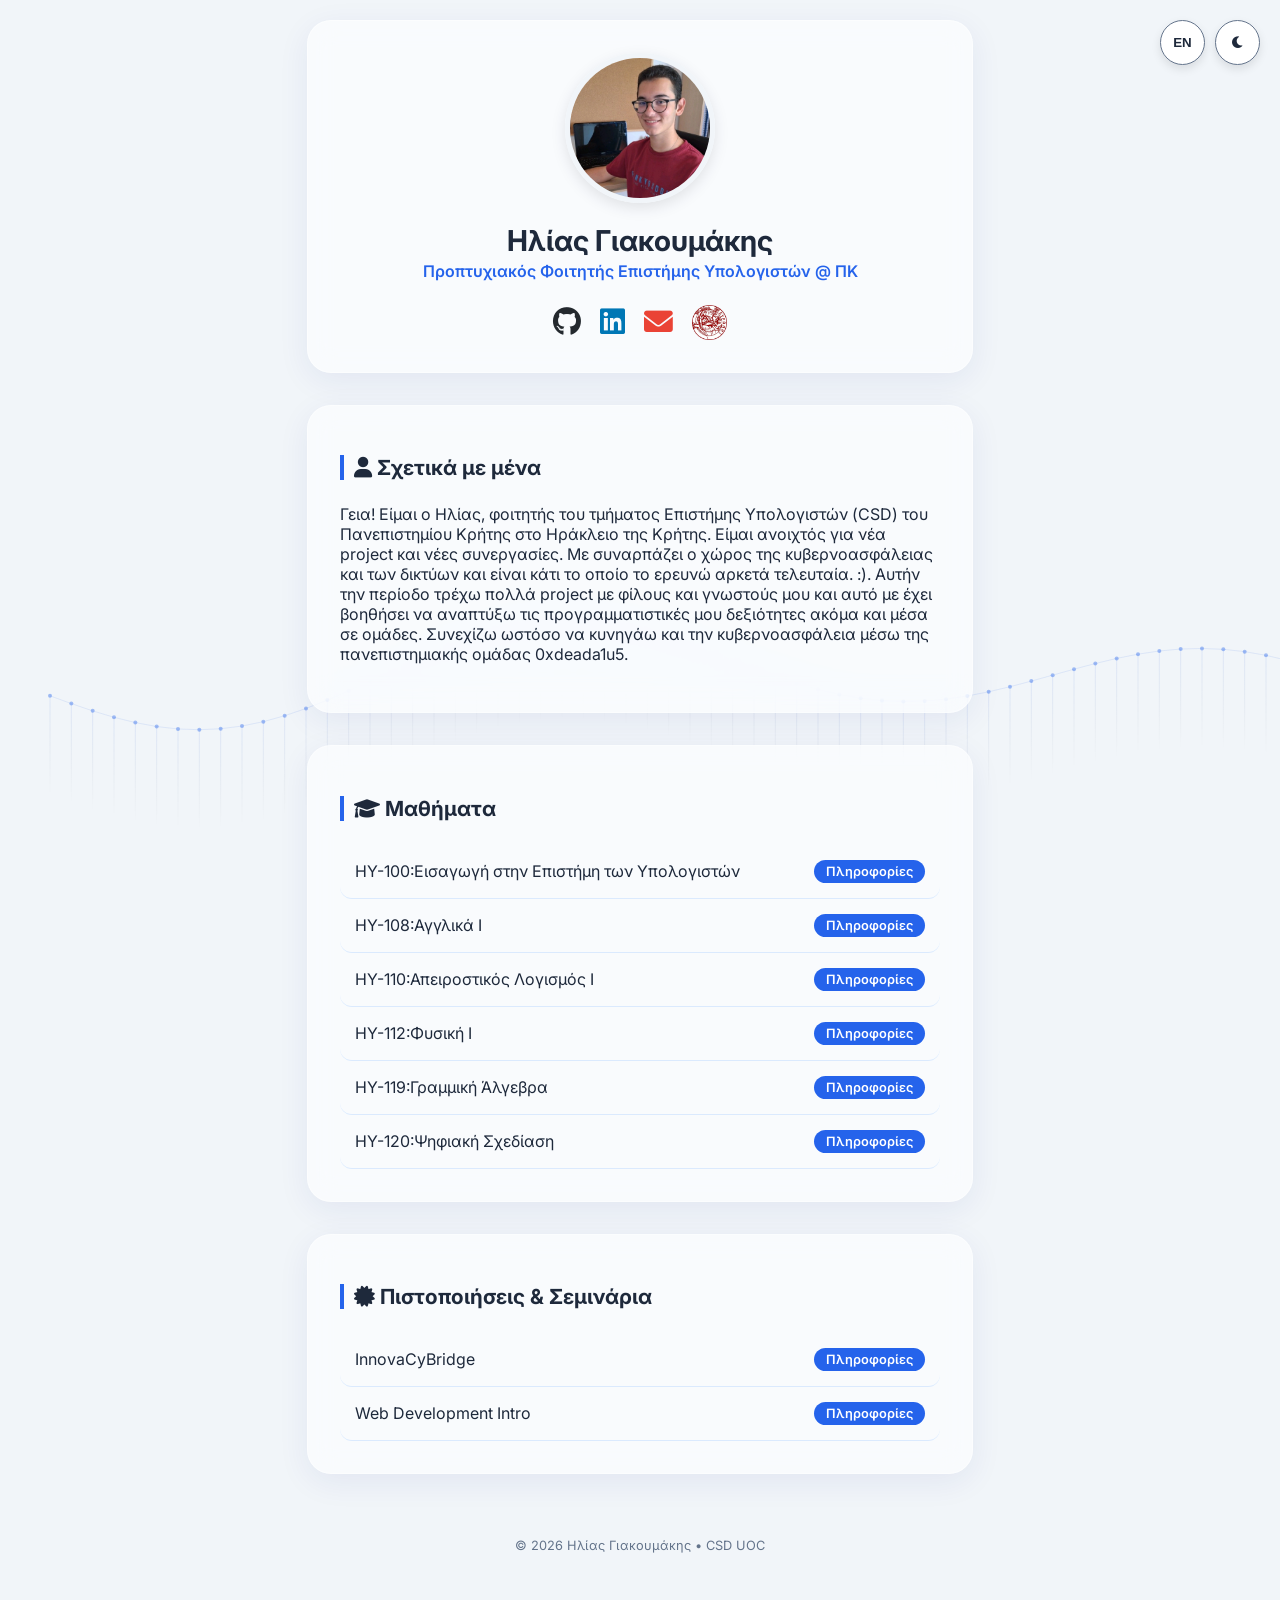
==== index.html @ 05687c34 "Update index.html" ====
<!DOCTYPE html>
<html lang="el">
<head>
    <!-- Google tag (gtag.js) -->
    <script async src="https://www.googletagmanager.com/gtag/js?id=G-H01YCWJQD2"></script>
    <script>
      window.dataLayer = window.dataLayer || [];
      function gtag(){dataLayer.push(arguments);}
      gtag('js', new Date());
    
      gtag('config', 'G-H01YCWJQD2');
    </script>

    <meta charset="UTF-8">
    <meta name="viewport" content="width=device-width, initial-scale=1.0">
    <title>Ilias Giakoumakis</title>
    <link href="https://fonts.googleapis.com/css2?family=Inter:wght@300;400;600;700&display=swap" rel="stylesheet">
    <link rel="stylesheet" href="https://cdnjs.cloudflare.com/ajax/libs/font-awesome/6.0.0/css/all.min.css">
    
    <style>
        :root {
            --bg-body: #f1f5f9; --bg-card: #ffffff; --text-main: #1e293b; --text-sub: #64748b;
            --primary: #2563eb; --accent: #dbeafe;
            --icon-github: #24292e; --icon-linkedin: #0077b5; --icon-gmail: #ea4335;
        }

        [data-theme="dark"] {
            --bg-body: #0f172a; --bg-card: #1e293b; --text-main: #f1f5f9; --text-sub: #94a3b8;
            --primary: #38bdf8; --accent: #1e293b; --icon-github: #ffffff;
        }

        body { font-family: 'Inter', sans-serif; background-color: var(--bg-body); color: var(--text-main); margin: 0; padding: 20px 0; transition: all 0.3s ease; display: flex; flex-direction: column; align-items: center; }

        .controls { position: fixed; top: 20px; right: 20px; display: flex; gap: 10px; z-index: 1000; }
        .control-btn { background: var(--bg-card); border: 1px solid var(--text-sub); color: var(--text-main); padding: 10px; border-radius: 50%; cursor: pointer; box-shadow: 0 4px 10px rgba(0,0,0,0.1); width: 45px; height: 45px; display: flex; justify-content: center; align-items: center; font-weight: bold; }

        .section { background: var(--bg-card); padding: 2rem; border-radius: 24px; box-shadow: 0 4px 20px rgba(0,0,0,0.05); max-width: 600px; width: 90%; margin-bottom: 2rem; }

        .hero { text-align: center; }
        .profile-img { width: 140px; height: 140px; border-radius: 50%; object-fit: cover; border: 5px solid var(--bg-body); box-shadow: 0 5px 15px rgba(0,0,0,0.1); }
        h1 { font-size: 1.8rem; margin: 1rem 0 0.2rem; }
        .subtitle { color: var(--primary); font-weight: 600; margin-bottom: 1.5rem; }

        .social-links { display: flex; justify-content: center; gap: 1.2rem; margin-top: 1rem; align-items: center; }
        .social-links a { font-size: 1.8rem; transition: transform 0.2s; text-decoration: none; display: flex; align-items: center; }
        .social-links a:hover { transform: translateY(-3px); }
        .fa-github { color: var(--icon-github); }
        .fa-linkedin { color: var(--icon-linkedin); }
        .fa-envelope { color: var(--icon-gmail); }
        
        /* Το δικό μου εικονίδιο CSD */
        .csd-custom-icon { width: 35px; height: 35px; object-fit: contain; }

        h2 { font-size: 1.3rem; border-left: 4px solid var(--primary); padding-left: 10px; margin-bottom: 1.5rem; }
        .list-item { display: flex; justify-content: space-between; align-items: center; padding: 15px; border-radius: 12px; border-bottom: 1px solid var(--accent); cursor: pointer; transition: background 0.2s; }
        .list-item:hover { background: var(--accent); }
        .tag { background: var(--primary); color: white; padding: 4px 12px; border-radius: 12px; font-size: 0.8rem; font-weight: 600; }

        .modal { display: none; position: fixed; z-index: 2000; left: 0; top: 0; width: 100%; height: 100%; background-color: rgba(0,0,0,0.6); backdrop-filter: blur(5px); }
        .modal-content { background-color: var(--bg-card); margin: 10% auto; padding: 2rem; border-radius: 24px; max-width: 500px; width: 85%; position: relative; animation: slideIn 0.3s; }
        @keyframes slideIn { from { transform: translateY(-30px); opacity: 0; } to { transform: translateY(0); opacity: 1; } }
        .close { position: absolute; right: 20px; top: 15px; font-size: 28px; cursor: pointer; color: var(--text-sub); }

        footer { margin: 2rem 0; font-size: 0.8rem; color: var(--text-sub); text-align: center; }
        #waveCanvas {
            position: fixed;
            top: 0;
            left: 0;
            width: 100%;
            height: 100%;
            z-index: -1; /* Για να είναι πίσω από τις κάρτες */
            pointer-events: none; /* Για να μπορώ να πατάω τα κουμπιά */
        }

        /* Glassmorphism εφέ στις κάρτες για να φαίνεται το κύμα από πίσω */
        .section {
            background: rgba(255, 255, 255, 0.6) !important;
            backdrop-filter: blur(15px) saturate(150%);
            -webkit-backdrop-filter: blur(15px) saturate(150%);
            border: 1px solid rgba(255, 255, 255, 0.4);
            box-shadow: 0 8px 32px 0 rgba(31, 38, 135, 0.07);
        }

        [data-theme="dark"] .section {
            background: rgba(15, 23, 42, 0.6) !important;
            border: 1px solid rgba(255, 255, 255, 0.05);
        }
    </style>
</head>
<body>
    <canvas id="waveCanvas"></canvas>
    <div class="controls">
        <button class="control-btn" onclick="toggleLanguage()" id="langBtn">EN</button>
        <button class="control-btn" onclick="toggleTheme()"><i id="theme-icon" class="fas fa-moon"></i></button>
    </div>

    <div class="section hero">
        <img src="me.png" alt="Ilias" class="profile-img" onerror="this.src='https://ui-avatars.com/api/?name=Ilias+Giakoumakis&background=2563eb&color=fff&size=200'">
        <h1 id="heroName">Ilias Giakoumakis</h1>
        <div class="subtitle" id="heroSubtitle">Computer Science Undergraduate @ UOC</div>
        
        <div class="social-links">
            <a href="https://github.com/IliasGiakoumakis" target="_blank"><i class="fab fa-github"></i></a>
            <a href="https://linkedin.com/in/ilias-giakoumakis-106580397/" target="_blank"><i class="fab fa-linkedin"></i></a>
            <a href="https://mail.google.com/mail/?view=cm&fs=1&to=iliasggiakoumakis@gmail.com" target="_blank"><i class="fas fa-envelope"></i></a>
            <a href="https://www.csd.uoc.gr/" target="_blank">
                <img src="UOC-csd.png" alt="CSD" class="csd-custom-icon" onerror="this.style.display='none'">
            </a>
        </div>
    </div>

    <div class="section">
        <h2 id="aboutTitle"><i class="fas fa-user"></i> About Me</h2>
        <p id="aboutText"></p>
    </div>

    <div class="section">
        <h2 id="coursesTitle"><i class="fas fa-graduation-cap"></i> Courses</h2>
        <div id="coursesList"></div>
    </div>

    <div class="section">
        <h2 id="certsTitle"><i class="fas fa-certificate"></i> Certifications</h2>
        <div id="certsList"></div>
    </div>

    <div id="infoModal" class="modal">
        <div class="modal-content">
            <span class="close" onclick="closeModal()">&times;</span>
            <h2 id="modalTitle">Title</h2>
            <hr style="border: 0; border-top: 1px solid var(--accent); margin: 1rem 0;">
            <p id="modalDescription">Description...</p>
        </div>
    </div>

    <footer><span id="footerText"></span></footer>

    <script>
        let currentLang = 'el';

        const content = {
            el: {
                name: "Ηλίας Γιακουμάκης",
                subtitle: "Προπτυχιακός Φοιτητής Επιστήμης Υπολογιστών @ ΠΚ",
                aboutTitle: "Σχετικά με μένα",
                aboutText: "Γεια! Είμαι ο Ηλίας, φοιτητής του τμήματος Επιστήμης Υπολογιστών (CSD) του Πανεπιστημίου Κρήτης στο Ηράκλειο της Κρήτης. Είμαι ανοιχτός για νέα project και νέες συνεργασίες. Με συναρπάζει ο χώρος της κυβερνοασφάλειας και των δικτύων και είναι κάτι το οποίο το ερευνώ αρκετά τελευταία. :). Αυτήν την περίοδο τρέχω πολλά project με φίλους και γνωστούς μου και αυτό με έχει βοηθήσει να αναπτύξω τις προγραμματιστικές μου δεξιότητες ακόμα και μέσα σε ομάδες. Συνεχίζω ωστόσο να κυνηγάω και την κυβερνοασφάλεια μέσω της πανεπιστημιακής ομάδας 0xdeada1u5.",
                coursesTitle: "Μαθήματα",
                certsTitle: "Πιστοποιήσεις & Σεμινάρια",
                footer: "© 2026 Ηλίας Γιακουμάκης • CSD UOC",
                langBtn: "EN",
                tagText: "Πληροφορίες",
                courses: [
                    { title: 'HY-100:Εισαγωγή στην Επιστήμη των Υπολογιστών', desc: 'Tο μάθημα αποτελεί μια εισαγωγή στην Επιστήμη των Υπολογιστών. Συγκεκριμένα, το μάθημα πραγματεύεται τα εξής θέματα: <br><ul><li>Μελέτη απλών υπολογιστικών προβλημάτων, αλγορίθμων που τα λύνουν και ανάλυση των λύσεων.</li><li>Μελέτη δομημένου και συναρτησιακού προγραμματισμού σε γλώσσα C, και ανάπτυξη διαφόρων προγραμμάτων βασισμένων στους παραπάνω αλγόριθμους.</li><li>Εκμάθηση διάφορων τύπων δεδομένων, οργάνωσης και αποθήκευσής τους στη μνήμη, καθώς και τρόπων διαχείρισης της μνήμης από το πρόγραμμα.</li>' },
                    { title: 'ΗΥ-108:Αγγλικά Ι', desc: 'Διαχείριση μνήμης και OOP.' },
                    { title: 'ΗΥ-110:Απειροστικός Λογισμός Ι', desc: 'Διαφορικές εξισώσεις και υπολογισμός ολοκληρωμάτων.' },
                    { title: 'ΗΥ-112:Φυσική Ι', desc: 'Ανάλυση κινήσεων, δυνάμεων, ενέργειας και ηλεκτρικών πεδίων.' },
                    { title: 'HY-119:Γραμμική Άλγεβρα', desc: 'Υπολογισμός πινάκων και Απαλοιφή Gauss.' },
                    { title: 'ΗΥ-120:Ψηφιακή Σχεδίαση', desc: 'Δημιουργία κυκλωμάτων και ενός απλού υπολογιστή.' }
                ],
                certs: [
                    { title: 'InnovaCyBridge', desc: 'Σεμινάριο για Generative AI.',
                    children: [{ title: 'Strategic Cyber Security and AI Governance', /*desc: 'Intro to AI'*/ },{ title: 'Human-centric Security and Organisational Resilience', /*desc: 'Prompt Engineering'*/ },{ title: 'Effective Security Operations and Infrastructure Defence'}]},
                    { title: 'Web Development Intro', desc: 'Βασικές γνώσεις HTML/CSS.' }
                ]
            },
            en: {
                name: "Ilias Giakoumakis",
                subtitle: "Computer Science Undergraduate @ UOC",
                aboutTitle: "About Me",
                aboutText: "Hi! I am Ilias, a student of the Computer Science Department (CSD) of the University of Crete in Heraklion, Crete. I am open to new projects and new collaborations. I am fascinated by the field of cybersecurity and networks and it is something that I have been researching quite a bit lately. :). I am currently running many projects with friends and acquaintances and this has helped me develop my programming skills even within teams. However, I also continue to pursue cybersecurity through the university team 0xdeada1u5.",
                coursesTitle: "Courses",
                certsTitle: "Certifications & Seminars",
                footer: "© 2026 Ilias Giakoumakis • CSD UOC",
                langBtn: "GR",
                tagText: "Info",
                courses: [
                    { title: 'CS-100:Introduction to Computer Science', desc: 'Core principles and architecture. <br>Grade: 10' },
                    { title: 'CS-108:English I', desc: 'Memory management and OOP.' },
                    { title: 'CS-110:Calculus I', desc: 'Differential equations and integrals.' },
                    { title: 'CS-112:Physics I', desc: 'Analysis of motion, forces, energy and electric fields.' },
                    { title: 'CS-119:Linear Algebra', desc: 'Matrix calculation and Gauss elimination.' },
                    { title: 'CS-120:Digital Design', desc: 'Creating circuits and a simple computer.' }
                ],
                certs: [
                    { title: 'Google AI Seminar 2025', desc: 'Seminar on Generative AI.' },
                    { title: 'Web Development Intro', desc: 'Basic HTML/CSS knowledge.' }
                ]
            }
        };

        function updateUI() {
            const data = content[currentLang];
            document.getElementById('heroName').innerText = data.name;
            document.getElementById('heroSubtitle').innerText = data.subtitle;
            document.getElementById('aboutTitle').innerHTML = `<i class="fas fa-user"></i> ${data.aboutTitle}`;
            document.getElementById('aboutText').innerText = data.aboutText;
            document.getElementById('coursesTitle').innerHTML = `<i class="fas fa-graduation-cap"></i> ${data.coursesTitle}`;
            document.getElementById('certsTitle').innerHTML = `<i class="fas fa-certificate"></i> ${data.certsTitle}`;
            document.getElementById('footerText').innerText = data.footer;
            document.getElementById('langBtn').innerText = data.langBtn;

            // Render Lists
            renderList('coursesList', data.courses, data.tagText);
            renderList('certsList', data.certs, data.tagText);
        }

        function renderList(elementId, items, tagText) {
            const list = document.getElementById(elementId);
            list.innerHTML = '';
            items.forEach(item => {
                const div = document.createElement('div');
                div.className = 'list-item';
                div.onclick = () => openModal(item.title, item.desc);
                div.innerHTML = `<span>${item.title}</span><span class="tag">${tagText}</span>`;
                list.appendChild(div);
            });
        }

        function toggleLanguage() {
            currentLang = currentLang === 'el' ? 'en' : 'el';
            updateUI();
        }

        function openModal(title, desc) {
            document.getElementById('modalTitle').innerText = title;
            document.getElementById('modalDescription').innerHTML = desc;
            document.getElementById('infoModal').style.display = "block";
        }
        function closeModal() { document.getElementById('infoModal').style.display = "none"; }
        window.onclick = (e) => { if(e.target == document.getElementById('infoModal')) closeModal(); }

        function toggleTheme() {
            const body = document.body;
            const icon = document.getElementById('theme-icon');
            if (body.getAttribute('data-theme') === 'dark') {
                body.removeAttribute('data-theme');
                icon.classList.replace('fa-sun', 'fa-moon');
            } else {
                body.setAttribute('data-theme', 'dark');
                icon.classList.replace('fa-moon', 'fa-sun');
            }
        }

        updateUI();
        const canvas = document.getElementById('waveCanvas');
        const ctx = canvas.getContext('2d');

        let particles = [];
        const particleCount = 60; // Πόσες στήλες τελειών
        const spacing = 40; // Απόσταση μεταξύ τους

        function init() {
            canvas.width = window.innerWidth;
            canvas.height = window.innerHeight;
            particles = [];
            for (let i = 0; i < particleCount; i++) {
                particles.push({
                    x: (i * (canvas.width / particleCount)) + 50,
                    y: canvas.height / 2,
                    baseY: canvas.height * 0.75, // Θέση στον άξονα Υ
                    angle: i * 0.2
                });
            }
        }

        function draw() {
            ctx.clearRect(0, 0, canvas.width, canvas.height);
    
            const isDark = document.body.getAttribute('data-theme') === 'dark';
            ctx.strokeStyle = isDark ? 'rgba(56, 189, 248, 0.3)' : 'rgba(37, 99, 235, 0.15)';
            ctx.fillStyle = isDark ? 'rgba(56, 189, 248, 0.6)' : 'rgba(37, 99, 235, 0.4)';
            ctx.lineWidth = 1;

            ctx.beginPath();
            for (let i = 0; i < particles.length; i++) {
                let p = particles[i];
        
                // Μαθηματική κίνηση με συνδυασμό Sin και Cos για φυσική ροή
                p.y = p.baseY + Math.sin(p.angle) * 40 + Math.cos(p.angle * 0.5) * 20;
                p.angle += 0.02; // Ταχύτητα κύματος

                // Σχεδίαση της τελείας
                ctx.beginPath();
                ctx.arc(p.x, p.y, 2, 0, Math.PI * 2);
                ctx.fill();

                // Σύνδεση με την επόμενη τελεία (δημιουργία πλέγματος)
                if (i > 0) {
                    ctx.beginPath();
                    ctx.moveTo(particles[i-1].x, particles[i-1].y);
                    ctx.lineTo(p.x, p.y);
                    ctx.stroke();
                }
        
                // Προσθήκη κάθετων γραμμών που "σβήνουν" προς τα κάτω
                ctx.beginPath();
                ctx.moveTo(p.x, p.y);
                ctx.lineTo(p.x, p.y + 100);
                const gradient = ctx.createLinearGradient(0, p.y, 0, p.y + 100);
                gradient.addColorStop(0, isDark ? 'rgba(56, 189, 248, 0.2)' : 'rgba(37, 99, 235, 0.1)');
                gradient.addColorStop(1, 'transparent');
                ctx.strokeStyle = gradient;
                ctx.stroke();
            }
    
            requestAnimationFrame(draw);
        }

        window.addEventListener('resize', init);
        init();
        draw();
    </script>
</body>
</html>
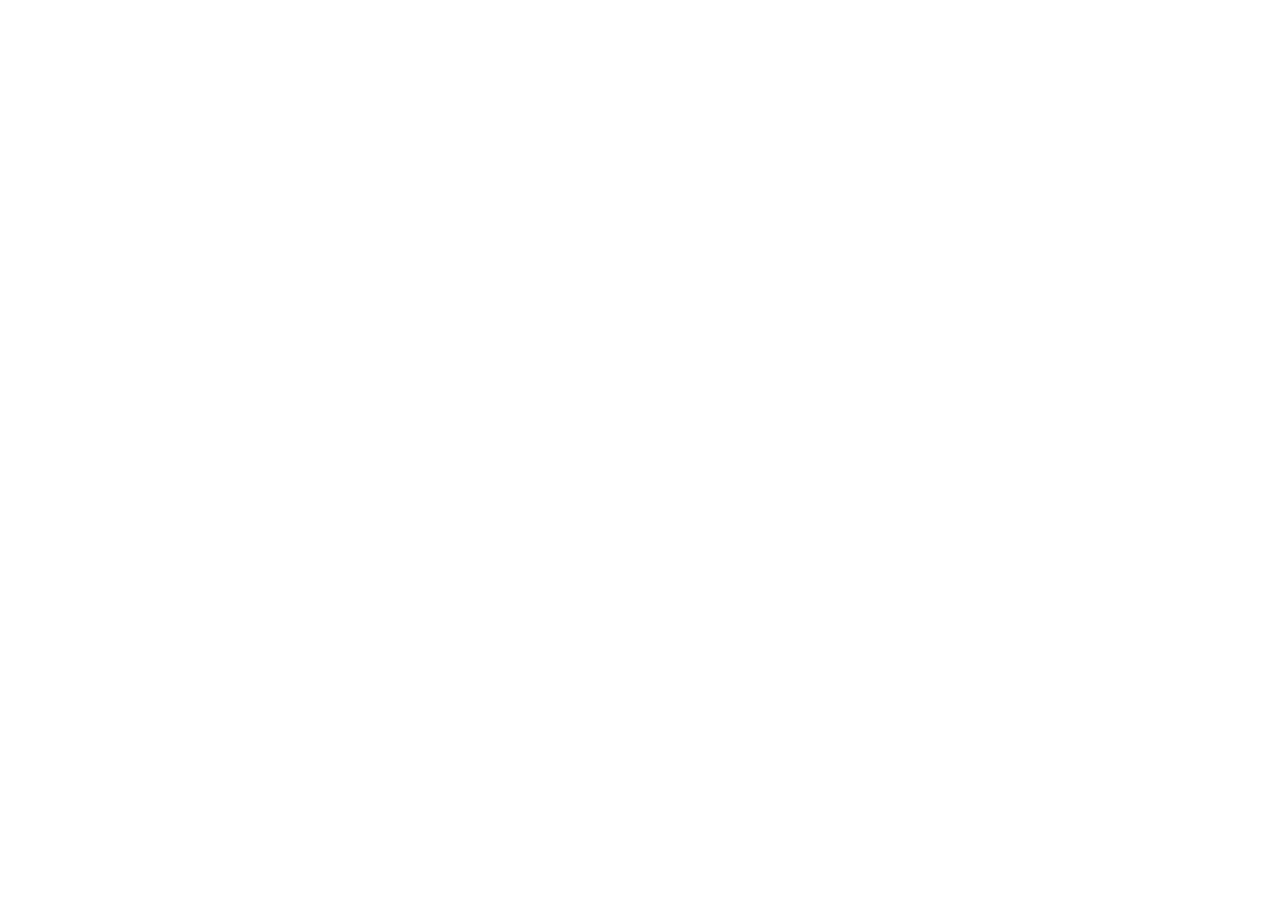
==== commit 0d298832: "Make the whole code as a comment Removed the DOCTYPE declaration comment from index.html." ====
--- a/index.html
+++ b/index.html
@@ -1,7 +1,7 @@
-<!DOCTYPE html>
+<!-- <!DOCTYPE html>
 <html lang="el">
 <head>
-    <!-- Google tag (gtag.js) -->
+    <!-- Google tag (gtag.js) -- >
     <script async src="https://www.googletagmanager.com/gtag/js?id=G-H01YCWJQD2"></script>
     <script>
       window.dataLayer = window.dataLayer || [];
@@ -158,7 +158,7 @@
                     { title: 'ΗΥ-120:Ψηφιακή Σχεδίαση', desc: 'Δημιουργία κυκλωμάτων και ενός απλού υπολογιστή.' }
                 ],
                 certs: [
-                    { title: 'InnovaCyBridge', desc: 'Σεμινάριο για Generative AI.',
+                    { title: 'InnovaCyBridge', desc: 'Σεμινάρια για την Κυβερνοασφάλεια.',
                     children: [{ title: 'Strategic Cyber Security and AI Governance', /*desc: 'Intro to AI'*/ },{ title: 'Human-centric Security and Organisational Resilience', /*desc: 'Prompt Engineering'*/ },{ title: 'Effective Security Operations and Infrastructure Defence'}]},
                     { title: 'Web Development Intro', desc: 'Βασικές γνώσεις HTML/CSS.' }
                 ]
@@ -182,7 +182,8 @@
                     { title: 'CS-120:Digital Design', desc: 'Creating circuits and a simple computer.' }
                 ],
                 certs: [
-                    { title: 'Google AI Seminar 2025', desc: 'Seminar on Generative AI.' },
+                    { title: 'InnovaCyBridge', desc: 'Seminar on Cybersecurity.',
+                    children: [{ title: 'Strategic Cyber Security and AI Governance', /*desc: 'Intro to AI'*/ },{ title: 'Human-centric Security and Organisational Resilience', /*desc: 'Prompt Engineering'*/ },{ title: 'Effective Security Operations and Infrastructure Defence'}]},
                     { title: 'Web Development Intro', desc: 'Basic HTML/CSS knowledge.' }
                 ]
             }
@@ -312,3 +313,4 @@
     </script>
 </body>
 </html>
+-->
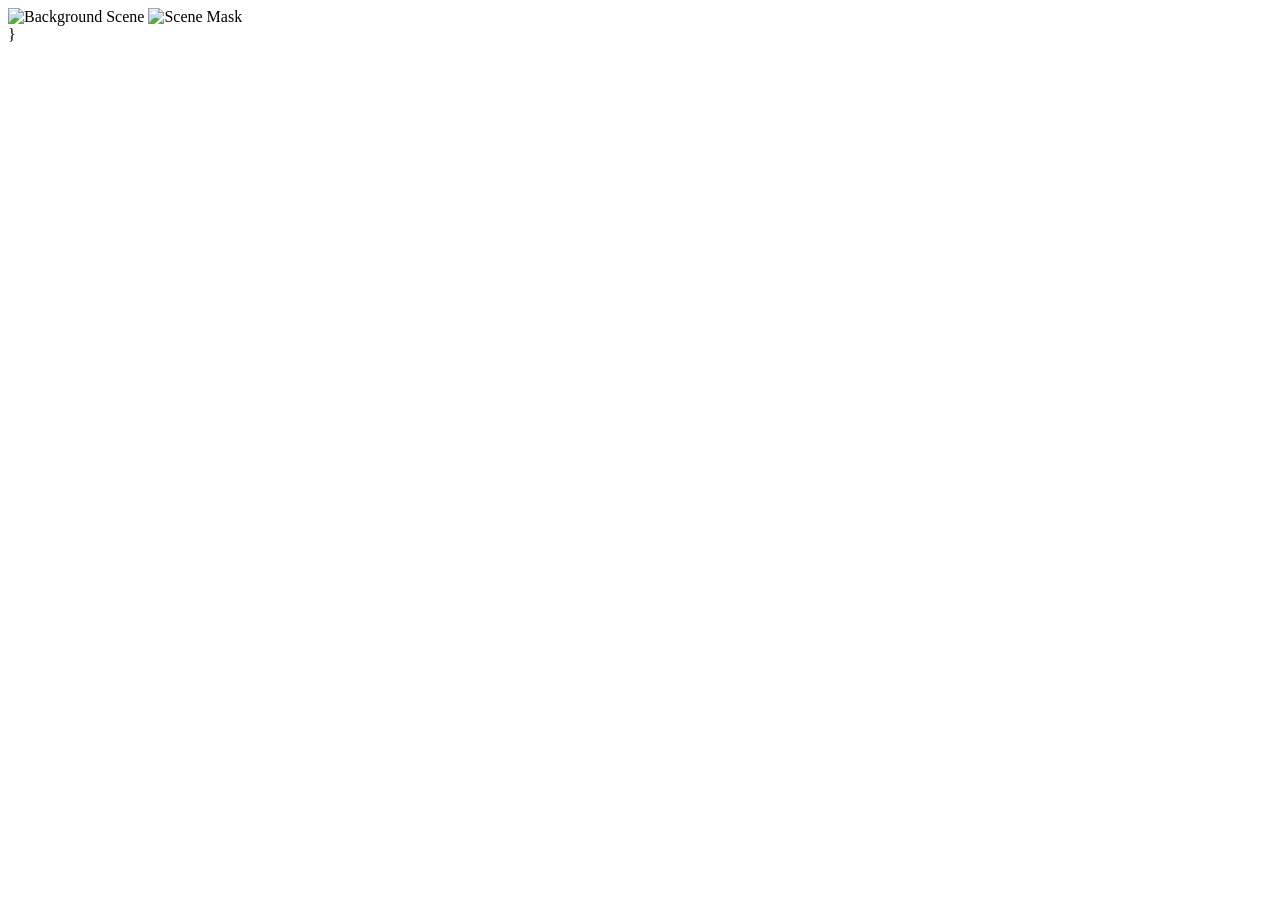
==== commit ff63c087: "Add initial HTML structure for the site" ====
--- a/index.html
+++ b/index.html
@@ -1,316 +1,24 @@
-<!-- <!DOCTYPE html>
+<!DOCTYPE html>
 <html lang="el">
 <head>
-    <!-- Google tag (gtag.js) -- >
-    <script async src="https://www.googletagmanager.com/gtag/js?id=G-H01YCWJQD2"></script>
-    <script>
-      window.dataLayer = window.dataLayer || [];
-      function gtag(){dataLayer.push(arguments);}
-      gtag('js', new Date());
-    
-      gtag('config', 'G-H01YCWJQD2');
-    </script>
-
     <meta charset="UTF-8">
     <meta name="viewport" content="width=device-width, initial-scale=1.0">
-    <title>Ilias Giakoumakis</title>
-    <link href="https://fonts.googleapis.com/css2?family=Inter:wght@300;400;600;700&display=swap" rel="stylesheet">
-    <link rel="stylesheet" href="https://cdnjs.cloudflare.com/ajax/libs/font-awesome/6.0.0/css/all.min.css">
-    
-    <style>
-        :root {
-            --bg-body: #f1f5f9; --bg-card: #ffffff; --text-main: #1e293b; --text-sub: #64748b;
-            --primary: #2563eb; --accent: #dbeafe;
-            --icon-github: #24292e; --icon-linkedin: #0077b5; --icon-gmail: #ea4335;
-        }
-
-        [data-theme="dark"] {
-            --bg-body: #0f172a; --bg-card: #1e293b; --text-main: #f1f5f9; --text-sub: #94a3b8;
-            --primary: #38bdf8; --accent: #1e293b; --icon-github: #ffffff;
-        }
-
-        body { font-family: 'Inter', sans-serif; background-color: var(--bg-body); color: var(--text-main); margin: 0; padding: 20px 0; transition: all 0.3s ease; display: flex; flex-direction: column; align-items: center; }
-
-        .controls { position: fixed; top: 20px; right: 20px; display: flex; gap: 10px; z-index: 1000; }
-        .control-btn { background: var(--bg-card); border: 1px solid var(--text-sub); color: var(--text-main); padding: 10px; border-radius: 50%; cursor: pointer; box-shadow: 0 4px 10px rgba(0,0,0,0.1); width: 45px; height: 45px; display: flex; justify-content: center; align-items: center; font-weight: bold; }
-
-        .section { background: var(--bg-card); padding: 2rem; border-radius: 24px; box-shadow: 0 4px 20px rgba(0,0,0,0.05); max-width: 600px; width: 90%; margin-bottom: 2rem; }
-
-        .hero { text-align: center; }
-        .profile-img { width: 140px; height: 140px; border-radius: 50%; object-fit: cover; border: 5px solid var(--bg-body); box-shadow: 0 5px 15px rgba(0,0,0,0.1); }
-        h1 { font-size: 1.8rem; margin: 1rem 0 0.2rem; }
-        .subtitle { color: var(--primary); font-weight: 600; margin-bottom: 1.5rem; }
-
-        .social-links { display: flex; justify-content: center; gap: 1.2rem; margin-top: 1rem; align-items: center; }
-        .social-links a { font-size: 1.8rem; transition: transform 0.2s; text-decoration: none; display: flex; align-items: center; }
-        .social-links a:hover { transform: translateY(-3px); }
-        .fa-github { color: var(--icon-github); }
-        .fa-linkedin { color: var(--icon-linkedin); }
-        .fa-envelope { color: var(--icon-gmail); }
-        
-        /* Το δικό μου εικονίδιο CSD */
-        .csd-custom-icon { width: 35px; height: 35px; object-fit: contain; }
-
-        h2 { font-size: 1.3rem; border-left: 4px solid var(--primary); padding-left: 10px; margin-bottom: 1.5rem; }
-        .list-item { display: flex; justify-content: space-between; align-items: center; padding: 15px; border-radius: 12px; border-bottom: 1px solid var(--accent); cursor: pointer; transition: background 0.2s; }
-        .list-item:hover { background: var(--accent); }
-        .tag { background: var(--primary); color: white; padding: 4px 12px; border-radius: 12px; font-size: 0.8rem; font-weight: 600; }
-
-        .modal { display: none; position: fixed; z-index: 2000; left: 0; top: 0; width: 100%; height: 100%; background-color: rgba(0,0,0,0.6); backdrop-filter: blur(5px); }
-        .modal-content { background-color: var(--bg-card); margin: 10% auto; padding: 2rem; border-radius: 24px; max-width: 500px; width: 85%; position: relative; animation: slideIn 0.3s; }
-        @keyframes slideIn { from { transform: translateY(-30px); opacity: 0; } to { transform: translateY(0); opacity: 1; } }
-        .close { position: absolute; right: 20px; top: 15px; font-size: 28px; cursor: pointer; color: var(--text-sub); }
-
-        footer { margin: 2rem 0; font-size: 0.8rem; color: var(--text-sub); text-align: center; }
-        #waveCanvas {
-            position: fixed;
-            top: 0;
-            left: 0;
-            width: 100%;
-            height: 100%;
-            z-index: -1; /* Για να είναι πίσω από τις κάρτες */
-            pointer-events: none; /* Για να μπορώ να πατάω τα κουμπιά */
-        }
-
-        /* Glassmorphism εφέ στις κάρτες για να φαίνεται το κύμα από πίσω */
-        .section {
-            background: rgba(255, 255, 255, 0.6) !important;
-            backdrop-filter: blur(15px) saturate(150%);
-            -webkit-backdrop-filter: blur(15px) saturate(150%);
-            border: 1px solid rgba(255, 255, 255, 0.4);
-            box-shadow: 0 8px 32px 0 rgba(31, 38, 135, 0.07);
-        }
-
-        [data-theme="dark"] .section {
-            background: rgba(15, 23, 42, 0.6) !important;
-            border: 1px solid rgba(255, 255, 255, 0.05);
-        }
-    </style>
+    <title>Το Site μου</title>
+    <link rel="stylesheet" href="src/style.css">
 </head>
 <body>
-    <canvas id="waveCanvas"></canvas>
-    <div class="controls">
-        <button class="control-btn" onclick="toggleLanguage()" id="langBtn">EN</button>
-        <button class="control-btn" onclick="toggleTheme()"><i id="theme-icon" class="fas fa-moon"></i></button>
-    </div>
 
-    <div class="section hero">
-        <img src="me.png" alt="Ilias" class="profile-img" onerror="this.src='https://ui-avatars.com/api/?name=Ilias+Giakoumakis&background=2563eb&color=fff&size=200'">
-        <h1 id="heroName">Ilias Giakoumakis</h1>
-        <div class="subtitle" id="heroSubtitle">Computer Science Undergraduate @ UOC</div>
-        
-        <div class="social-links">
-            <a href="https://github.com/IliasGiakoumakis" target="_blank"><i class="fab fa-github"></i></a>
-            <a href="https://linkedin.com/in/ilias-giakoumakis-106580397/" target="_blank"><i class="fab fa-linkedin"></i></a>
-            <a href="https://mail.google.com/mail/?view=cm&fs=1&to=iliasggiakoumakis@gmail.com" target="_blank"><i class="fas fa-envelope"></i></a>
-            <a href="https://www.csd.uoc.gr/" target="_blank">
-                <img src="UOC-csd.png" alt="CSD" class="csd-custom-icon" onerror="this.style.display='none'">
-            </a>
-        </div>
-    </div>
+    <section class="hero-section">
+        <div class="hero-content">
+            <img src="assets/bg_image.png" alt="Background Scene" class="bg-image">
+            <img src="assets/bg_mask.png" alt="Scene Mask" class="bg-mask">
+            <div class="laptop-content">
+                </div>
+        }
+    </section>
 
-    <div class="section">
-        <h2 id="aboutTitle"><i class="fas fa-user"></i> About Me</h2>
-        <p id="aboutText"></p>
-    </div>
+    <div class="scroll-target"></div>
 
-    <div class="section">
-        <h2 id="coursesTitle"><i class="fas fa-graduation-cap"></i> Courses</h2>
-        <div id="coursesList"></div>
-    </div>
-
-    <div class="section">
-        <h2 id="certsTitle"><i class="fas fa-certificate"></i> Certifications</h2>
-        <div id="certsList"></div>
-    </div>
-
-    <div id="infoModal" class="modal">
-        <div class="modal-content">
-            <span class="close" onclick="closeModal()">&times;</span>
-            <h2 id="modalTitle">Title</h2>
-            <hr style="border: 0; border-top: 1px solid var(--accent); margin: 1rem 0;">
-            <p id="modalDescription">Description...</p>
-        </div>
-    </div>
-
-    <footer><span id="footerText"></span></footer>
-
-    <script>
-        let currentLang = 'el';
-
-        const content = {
-            el: {
-                name: "Ηλίας Γιακουμάκης",
-                subtitle: "Προπτυχιακός Φοιτητής Επιστήμης Υπολογιστών @ ΠΚ",
-                aboutTitle: "Σχετικά με μένα",
-                aboutText: "Γεια! Είμαι ο Ηλίας, φοιτητής του τμήματος Επιστήμης Υπολογιστών (CSD) του Πανεπιστημίου Κρήτης στο Ηράκλειο της Κρήτης. Είμαι ανοιχτός για νέα project και νέες συνεργασίες. Με συναρπάζει ο χώρος της κυβερνοασφάλειας και των δικτύων και είναι κάτι το οποίο το ερευνώ αρκετά τελευταία. :). Αυτήν την περίοδο τρέχω πολλά project με φίλους και γνωστούς μου και αυτό με έχει βοηθήσει να αναπτύξω τις προγραμματιστικές μου δεξιότητες ακόμα και μέσα σε ομάδες. Συνεχίζω ωστόσο να κυνηγάω και την κυβερνοασφάλεια μέσω της πανεπιστημιακής ομάδας 0xdeada1u5.",
-                coursesTitle: "Μαθήματα",
-                certsTitle: "Πιστοποιήσεις & Σεμινάρια",
-                footer: "© 2026 Ηλίας Γιακουμάκης • CSD UOC",
-                langBtn: "EN",
-                tagText: "Πληροφορίες",
-                courses: [
-                    { title: 'HY-100:Εισαγωγή στην Επιστήμη των Υπολογιστών', desc: 'Tο μάθημα αποτελεί μια εισαγωγή στην Επιστήμη των Υπολογιστών. Συγκεκριμένα, το μάθημα πραγματεύεται τα εξής θέματα: <br><ul><li>Μελέτη απλών υπολογιστικών προβλημάτων, αλγορίθμων που τα λύνουν και ανάλυση των λύσεων.</li><li>Μελέτη δομημένου και συναρτησιακού προγραμματισμού σε γλώσσα C, και ανάπτυξη διαφόρων προγραμμάτων βασισμένων στους παραπάνω αλγόριθμους.</li><li>Εκμάθηση διάφορων τύπων δεδομένων, οργάνωσης και αποθήκευσής τους στη μνήμη, καθώς και τρόπων διαχείρισης της μνήμης από το πρόγραμμα.</li>' },
-                    { title: 'ΗΥ-108:Αγγλικά Ι', desc: 'Διαχείριση μνήμης και OOP.' },
-                    { title: 'ΗΥ-110:Απειροστικός Λογισμός Ι', desc: 'Διαφορικές εξισώσεις και υπολογισμός ολοκληρωμάτων.' },
-                    { title: 'ΗΥ-112:Φυσική Ι', desc: 'Ανάλυση κινήσεων, δυνάμεων, ενέργειας και ηλεκτρικών πεδίων.' },
-                    { title: 'HY-119:Γραμμική Άλγεβρα', desc: 'Υπολογισμός πινάκων και Απαλοιφή Gauss.' },
-                    { title: 'ΗΥ-120:Ψηφιακή Σχεδίαση', desc: 'Δημιουργία κυκλωμάτων και ενός απλού υπολογιστή.' }
-                ],
-                certs: [
-                    { title: 'InnovaCyBridge', desc: 'Σεμινάρια για την Κυβερνοασφάλεια.',
-                    children: [{ title: 'Strategic Cyber Security and AI Governance', /*desc: 'Intro to AI'*/ },{ title: 'Human-centric Security and Organisational Resilience', /*desc: 'Prompt Engineering'*/ },{ title: 'Effective Security Operations and Infrastructure Defence'}]},
-                    { title: 'Web Development Intro', desc: 'Βασικές γνώσεις HTML/CSS.' }
-                ]
-            },
-            en: {
-                name: "Ilias Giakoumakis",
-                subtitle: "Computer Science Undergraduate @ UOC",
-                aboutTitle: "About Me",
-                aboutText: "Hi! I am Ilias, a student of the Computer Science Department (CSD) of the University of Crete in Heraklion, Crete. I am open to new projects and new collaborations. I am fascinated by the field of cybersecurity and networks and it is something that I have been researching quite a bit lately. :). I am currently running many projects with friends and acquaintances and this has helped me develop my programming skills even within teams. However, I also continue to pursue cybersecurity through the university team 0xdeada1u5.",
-                coursesTitle: "Courses",
-                certsTitle: "Certifications & Seminars",
-                footer: "© 2026 Ilias Giakoumakis • CSD UOC",
-                langBtn: "GR",
-                tagText: "Info",
-                courses: [
-                    { title: 'CS-100:Introduction to Computer Science', desc: 'Core principles and architecture. <br>Grade: 10' },
-                    { title: 'CS-108:English I', desc: 'Memory management and OOP.' },
-                    { title: 'CS-110:Calculus I', desc: 'Differential equations and integrals.' },
-                    { title: 'CS-112:Physics I', desc: 'Analysis of motion, forces, energy and electric fields.' },
-                    { title: 'CS-119:Linear Algebra', desc: 'Matrix calculation and Gauss elimination.' },
-                    { title: 'CS-120:Digital Design', desc: 'Creating circuits and a simple computer.' }
-                ],
-                certs: [
-                    { title: 'InnovaCyBridge', desc: 'Seminar on Cybersecurity.',
-                    children: [{ title: 'Strategic Cyber Security and AI Governance', /*desc: 'Intro to AI'*/ },{ title: 'Human-centric Security and Organisational Resilience', /*desc: 'Prompt Engineering'*/ },{ title: 'Effective Security Operations and Infrastructure Defence'}]},
-                    { title: 'Web Development Intro', desc: 'Basic HTML/CSS knowledge.' }
-                ]
-            }
-        };
-
-        function updateUI() {
-            const data = content[currentLang];
-            document.getElementById('heroName').innerText = data.name;
-            document.getElementById('heroSubtitle').innerText = data.subtitle;
-            document.getElementById('aboutTitle').innerHTML = `<i class="fas fa-user"></i> ${data.aboutTitle}`;
-            document.getElementById('aboutText').innerText = data.aboutText;
-            document.getElementById('coursesTitle').innerHTML = `<i class="fas fa-graduation-cap"></i> ${data.coursesTitle}`;
-            document.getElementById('certsTitle').innerHTML = `<i class="fas fa-certificate"></i> ${data.certsTitle}`;
-            document.getElementById('footerText').innerText = data.footer;
-            document.getElementById('langBtn').innerText = data.langBtn;
-
-            // Render Lists
-            renderList('coursesList', data.courses, data.tagText);
-            renderList('certsList', data.certs, data.tagText);
-        }
-
-        function renderList(elementId, items, tagText) {
-            const list = document.getElementById(elementId);
-            list.innerHTML = '';
-            items.forEach(item => {
-                const div = document.createElement('div');
-                div.className = 'list-item';
-                div.onclick = () => openModal(item.title, item.desc);
-                div.innerHTML = `<span>${item.title}</span><span class="tag">${tagText}</span>`;
-                list.appendChild(div);
-            });
-        }
-
-        function toggleLanguage() {
-            currentLang = currentLang === 'el' ? 'en' : 'el';
-            updateUI();
-        }
-
-        function openModal(title, desc) {
-            document.getElementById('modalTitle').innerText = title;
-            document.getElementById('modalDescription').innerHTML = desc;
-            document.getElementById('infoModal').style.display = "block";
-        }
-        function closeModal() { document.getElementById('infoModal').style.display = "none"; }
-        window.onclick = (e) => { if(e.target == document.getElementById('infoModal')) closeModal(); }
-
-        function toggleTheme() {
-            const body = document.body;
-            const icon = document.getElementById('theme-icon');
-            if (body.getAttribute('data-theme') === 'dark') {
-                body.removeAttribute('data-theme');
-                icon.classList.replace('fa-sun', 'fa-moon');
-            } else {
-                body.setAttribute('data-theme', 'dark');
-                icon.classList.replace('fa-moon', 'fa-sun');
-            }
-        }
-
-        updateUI();
-        const canvas = document.getElementById('waveCanvas');
-        const ctx = canvas.getContext('2d');
-
-        let particles = [];
-        const particleCount = 60; // Πόσες στήλες τελειών
-        const spacing = 40; // Απόσταση μεταξύ τους
-
-        function init() {
-            canvas.width = window.innerWidth;
-            canvas.height = window.innerHeight;
-            particles = [];
-            for (let i = 0; i < particleCount; i++) {
-                particles.push({
-                    x: (i * (canvas.width / particleCount)) + 50,
-                    y: canvas.height / 2,
-                    baseY: canvas.height * 0.75, // Θέση στον άξονα Υ
-                    angle: i * 0.2
-                });
-            }
-        }
-
-        function draw() {
-            ctx.clearRect(0, 0, canvas.width, canvas.height);
-    
-            const isDark = document.body.getAttribute('data-theme') === 'dark';
-            ctx.strokeStyle = isDark ? 'rgba(56, 189, 248, 0.3)' : 'rgba(37, 99, 235, 0.15)';
-            ctx.fillStyle = isDark ? 'rgba(56, 189, 248, 0.6)' : 'rgba(37, 99, 235, 0.4)';
-            ctx.lineWidth = 1;
-
-            ctx.beginPath();
-            for (let i = 0; i < particles.length; i++) {
-                let p = particles[i];
-        
-                // Μαθηματική κίνηση με συνδυασμό Sin και Cos για φυσική ροή
-                p.y = p.baseY + Math.sin(p.angle) * 40 + Math.cos(p.angle * 0.5) * 20;
-                p.angle += 0.02; // Ταχύτητα κύματος
-
-                // Σχεδίαση της τελείας
-                ctx.beginPath();
-                ctx.arc(p.x, p.y, 2, 0, Math.PI * 2);
-                ctx.fill();
-
-                // Σύνδεση με την επόμενη τελεία (δημιουργία πλέγματος)
-                if (i > 0) {
-                    ctx.beginPath();
-                    ctx.moveTo(particles[i-1].x, particles[i-1].y);
-                    ctx.lineTo(p.x, p.y);
-                    ctx.stroke();
-                }
-        
-                // Προσθήκη κάθετων γραμμών που "σβήνουν" προς τα κάτω
-                ctx.beginPath();
-                ctx.moveTo(p.x, p.y);
-                ctx.lineTo(p.x, p.y + 100);
-                const gradient = ctx.createLinearGradient(0, p.y, 0, p.y + 100);
-                gradient.addColorStop(0, isDark ? 'rgba(56, 189, 248, 0.2)' : 'rgba(37, 99, 235, 0.1)');
-                gradient.addColorStop(1, 'transparent');
-                ctx.strokeStyle = gradient;
-                ctx.stroke();
-            }
-    
-            requestAnimationFrame(draw);
-        }
-
-        window.addEventListener('resize', init);
-        init();
-        draw();
-    </script>
+    <script src="src/script.js"></script>
 </body>
 </html>
--->
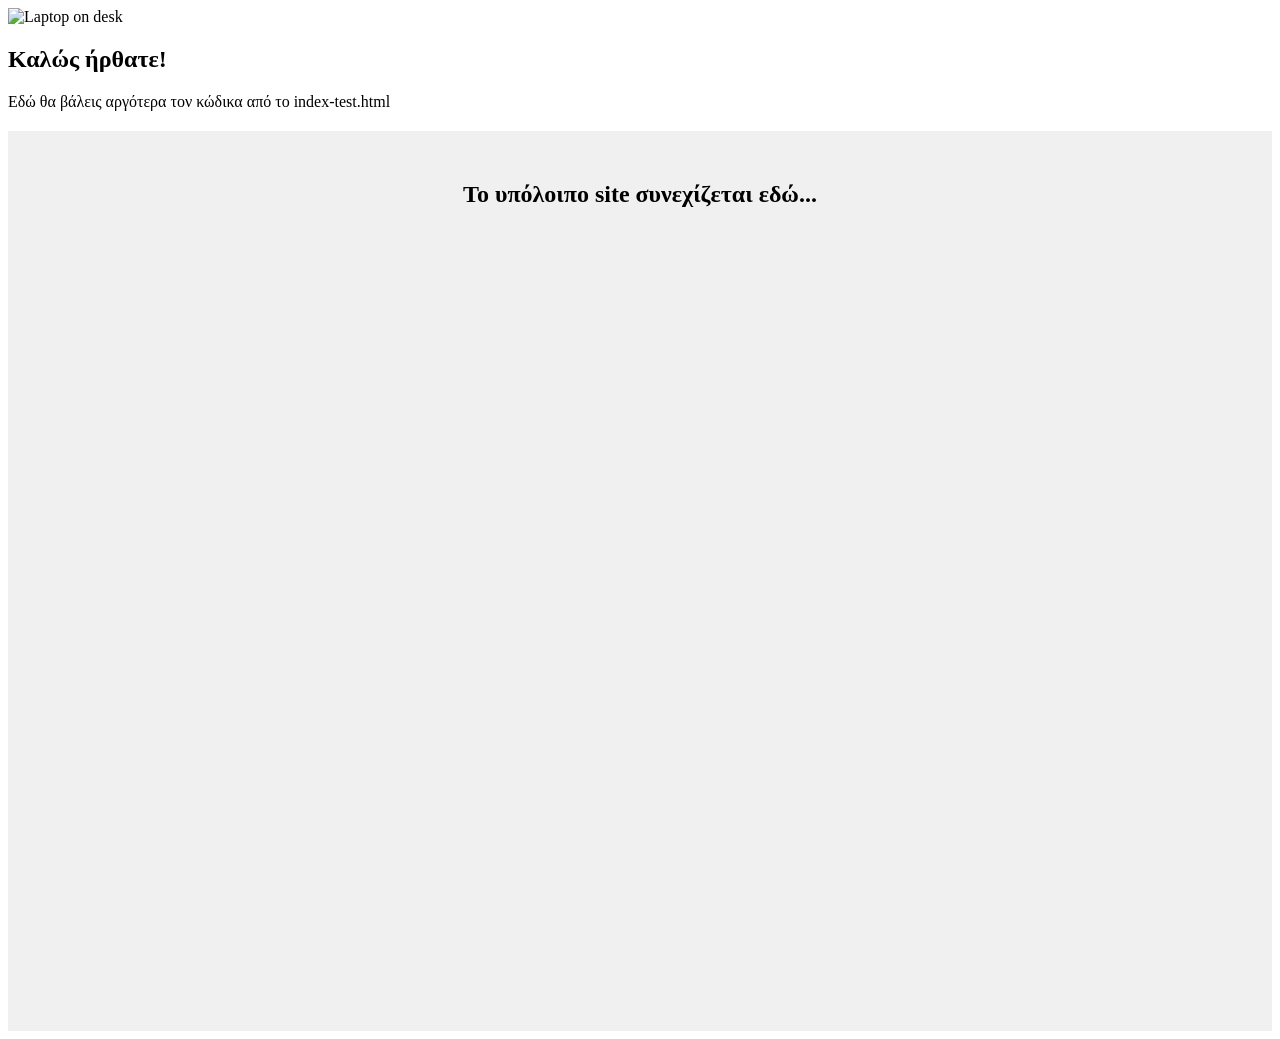
==== commit 62efec0e: "Update index.html" ====
--- a/index.html
+++ b/index.html
@@ -9,15 +9,21 @@
 <body>
 
     <section class="hero-section">
-        <div class="hero-content">
-            <img src="assets/bg_image.png" alt="Background Scene" class="bg-image">
-            <img src="assets/bg_mask.png" alt="Scene Mask" class="bg-mask">
-            <div class="laptop-content">
-                </div>
-        }
+        <div class="zoom-wrapper">
+            
+            <img src="assets/laptop.jpg" alt="Laptop on desk" class="laptop-bg">
+            
+            <div class="laptop-screen-content">
+                <h1>Καλώς ήρθατε!</h1>
+                <p>Εδώ θα βάλεις αργότερα τον κώδικα από το index-test.html</p>
+            </div>
+
+        </div>
     </section>
 
-    <div class="scroll-target"></div>
+    <div style="height: 100vh; background: #f0f0f0;">
+        <h2 style="text-align: center; padding-top: 50px;">Το υπόλοιπο site συνεχίζεται εδώ...</h2>
+    </div>
 
     <script src="src/script.js"></script>
 </body>
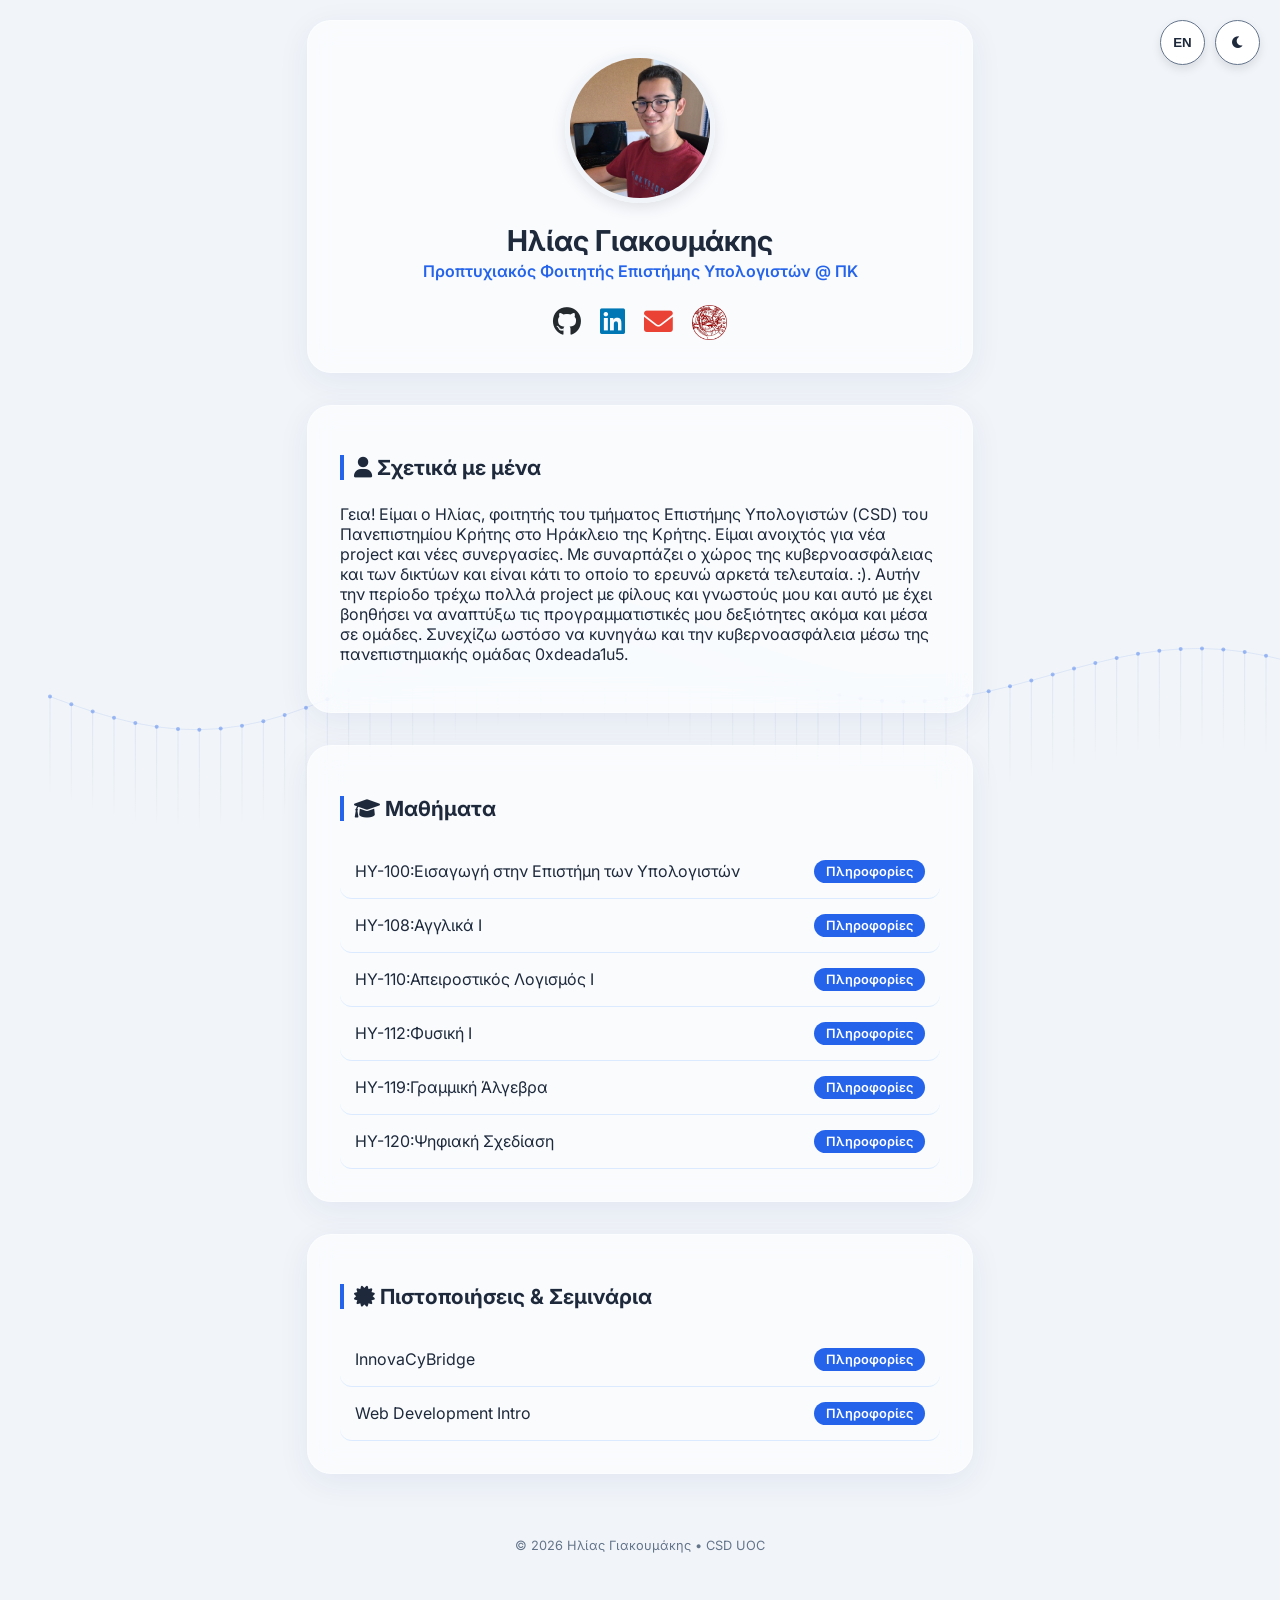
==== commit 56399b40: "Rename index-test.html to index.html" ====
--- a/index.html
+++ b/index.html
@@ -1,30 +1,315 @@
 <!DOCTYPE html>
 <html lang="el">
 <head>
+    <!-- Google tag (gtag.js) -->
+    <script async src="https://www.googletagmanager.com/gtag/js?id=G-H01YCWJQD2"></script>
+    <script>
+      window.dataLayer = window.dataLayer || [];
+      function gtag(){dataLayer.push(arguments);}
+      gtag('js', new Date());
+    
+      gtag('config', 'G-H01YCWJQD2');
+    </script>
+
     <meta charset="UTF-8">
     <meta name="viewport" content="width=device-width, initial-scale=1.0">
-    <title>Το Site μου</title>
-    <link rel="stylesheet" href="src/style.css">
+    <title>Ilias Giakoumakis</title>
+    <link href="https://fonts.googleapis.com/css2?family=Inter:wght@300;400;600;700&display=swap" rel="stylesheet">
+    <link rel="stylesheet" href="https://cdnjs.cloudflare.com/ajax/libs/font-awesome/6.0.0/css/all.min.css">
+    
+    <style>
+        :root {
+            --bg-body: #f1f5f9; --bg-card: #ffffff; --text-main: #1e293b; --text-sub: #64748b;
+            --primary: #2563eb; --accent: #dbeafe;
+            --icon-github: #24292e; --icon-linkedin: #0077b5; --icon-gmail: #ea4335;
+        }
+
+        [data-theme="dark"] {
+            --bg-body: #0f172a; --bg-card: #1e293b; --text-main: #f1f5f9; --text-sub: #94a3b8;
+            --primary: #38bdf8; --accent: #1e293b; --icon-github: #ffffff;
+        }
+
+        body { font-family: 'Inter', sans-serif; background-color: var(--bg-body); color: var(--text-main); margin: 0; padding: 20px 0; transition: all 0.3s ease; display: flex; flex-direction: column; align-items: center; }
+
+        .controls { position: fixed; top: 20px; right: 20px; display: flex; gap: 10px; z-index: 1000; }
+        .control-btn { background: var(--bg-card); border: 1px solid var(--text-sub); color: var(--text-main); padding: 10px; border-radius: 50%; cursor: pointer; box-shadow: 0 4px 10px rgba(0,0,0,0.1); width: 45px; height: 45px; display: flex; justify-content: center; align-items: center; font-weight: bold; }
+
+        .section { background: var(--bg-card); padding: 2rem; border-radius: 24px; box-shadow: 0 4px 20px rgba(0,0,0,0.05); max-width: 600px; width: 90%; margin-bottom: 2rem; }
+
+        .hero { text-align: center; }
+        .profile-img { width: 140px; height: 140px; border-radius: 50%; object-fit: cover; border: 5px solid var(--bg-body); box-shadow: 0 5px 15px rgba(0,0,0,0.1); }
+        h1 { font-size: 1.8rem; margin: 1rem 0 0.2rem; }
+        .subtitle { color: var(--primary); font-weight: 600; margin-bottom: 1.5rem; }
+
+        .social-links { display: flex; justify-content: center; gap: 1.2rem; margin-top: 1rem; align-items: center; }
+        .social-links a { font-size: 1.8rem; transition: transform 0.2s; text-decoration: none; display: flex; align-items: center; }
+        .social-links a:hover { transform: translateY(-3px); }
+        .fa-github { color: var(--icon-github); }
+        .fa-linkedin { color: var(--icon-linkedin); }
+        .fa-envelope { color: var(--icon-gmail); }
+        
+        /* Το δικό μου εικονίδιο CSD */
+        .csd-custom-icon { width: 35px; height: 35px; object-fit: contain; }
+
+        h2 { font-size: 1.3rem; border-left: 4px solid var(--primary); padding-left: 10px; margin-bottom: 1.5rem; }
+        .list-item { display: flex; justify-content: space-between; align-items: center; padding: 15px; border-radius: 12px; border-bottom: 1px solid var(--accent); cursor: pointer; transition: background 0.2s; }
+        .list-item:hover { background: var(--accent); }
+        .tag { background: var(--primary); color: white; padding: 4px 12px; border-radius: 12px; font-size: 0.8rem; font-weight: 600; }
+
+        .modal { display: none; position: fixed; z-index: 2000; left: 0; top: 0; width: 100%; height: 100%; background-color: rgba(0,0,0,0.6); backdrop-filter: blur(5px); }
+        .modal-content { background-color: var(--bg-card); margin: 10% auto; padding: 2rem; border-radius: 24px; max-width: 500px; width: 85%; position: relative; animation: slideIn 0.3s; }
+        @keyframes slideIn { from { transform: translateY(-30px); opacity: 0; } to { transform: translateY(0); opacity: 1; } }
+        .close { position: absolute; right: 20px; top: 15px; font-size: 28px; cursor: pointer; color: var(--text-sub); }
+
+        footer { margin: 2rem 0; font-size: 0.8rem; color: var(--text-sub); text-align: center; }
+        #waveCanvas {
+            position: fixed;
+            top: 0;
+            left: 0;
+            width: 100%;
+            height: 100%;
+            z-index: -1; /* Για να είναι πίσω από τις κάρτες */
+            pointer-events: none; /* Για να μπορώ να πατάω τα κουμπιά */
+        }
+
+        /* Glassmorphism εφέ στις κάρτες για να φαίνεται το κύμα από πίσω */
+        .section {
+            background: rgba(255, 255, 255, 0.6) !important;
+            backdrop-filter: blur(15px) saturate(150%);
+            -webkit-backdrop-filter: blur(15px) saturate(150%);
+            border: 1px solid rgba(255, 255, 255, 0.4);
+            box-shadow: 0 8px 32px 0 rgba(31, 38, 135, 0.07);
+        }
+
+        [data-theme="dark"] .section {
+            background: rgba(15, 23, 42, 0.6) !important;
+            border: 1px solid rgba(255, 255, 255, 0.05);
+        }
+    </style>
 </head>
 <body>
-
-    <section class="hero-section">
-        <div class="zoom-wrapper">
-            
-            <img src="assets/laptop.jpg" alt="Laptop on desk" class="laptop-bg">
-            
-            <div class="laptop-screen-content">
-                <h1>Καλώς ήρθατε!</h1>
-                <p>Εδώ θα βάλεις αργότερα τον κώδικα από το index-test.html</p>
-            </div>
-
+    <canvas id="waveCanvas"></canvas>
+    <div class="controls">
+        <button class="control-btn" onclick="toggleLanguage()" id="langBtn">EN</button>
+        <button class="control-btn" onclick="toggleTheme()"><i id="theme-icon" class="fas fa-moon"></i></button>
+    </div>
+
+    <div class="section hero">
+        <img src="me.png" alt="Ilias" class="profile-img" onerror="this.src='https://ui-avatars.com/api/?name=Ilias+Giakoumakis&background=2563eb&color=fff&size=200'">
+        <h1 id="heroName">Ilias Giakoumakis</h1>
+        <div class="subtitle" id="heroSubtitle">Computer Science Undergraduate @ UOC</div>
+        
+        <div class="social-links">
+            <a href="https://github.com/IliasGiakoumakis" target="_blank"><i class="fab fa-github"></i></a>
+            <a href="https://linkedin.com/in/ilias-giakoumakis-106580397/" target="_blank"><i class="fab fa-linkedin"></i></a>
+            <a href="https://mail.google.com/mail/?view=cm&fs=1&to=iliasggiakoumakis@gmail.com" target="_blank"><i class="fas fa-envelope"></i></a>
+            <a href="https://www.csd.uoc.gr/" target="_blank">
+                <img src="UOC-csd.png" alt="CSD" class="csd-custom-icon" onerror="this.style.display='none'">
+            </a>
         </div>
-    </section>
-
-    <div style="height: 100vh; background: #f0f0f0;">
-        <h2 style="text-align: center; padding-top: 50px;">Το υπόλοιπο site συνεχίζεται εδώ...</h2>
-    </div>
-
-    <script src="src/script.js"></script>
+    </div>
+
+    <div class="section">
+        <h2 id="aboutTitle"><i class="fas fa-user"></i> About Me</h2>
+        <p id="aboutText"></p>
+    </div>
+
+    <div class="section">
+        <h2 id="coursesTitle"><i class="fas fa-graduation-cap"></i> Courses</h2>
+        <div id="coursesList"></div>
+    </div>
+
+    <div class="section">
+        <h2 id="certsTitle"><i class="fas fa-certificate"></i> Certifications</h2>
+        <div id="certsList"></div>
+    </div>
+
+    <div id="infoModal" class="modal">
+        <div class="modal-content">
+            <span class="close" onclick="closeModal()">&times;</span>
+            <h2 id="modalTitle">Title</h2>
+            <hr style="border: 0; border-top: 1px solid var(--accent); margin: 1rem 0;">
+            <p id="modalDescription">Description...</p>
+        </div>
+    </div>
+
+    <footer><span id="footerText"></span></footer>
+
+    <script>
+        let currentLang = 'el';
+
+        const content = {
+            el: {
+                name: "Ηλίας Γιακουμάκης",
+                subtitle: "Προπτυχιακός Φοιτητής Επιστήμης Υπολογιστών @ ΠΚ",
+                aboutTitle: "Σχετικά με μένα",
+                aboutText: "Γεια! Είμαι ο Ηλίας, φοιτητής του τμήματος Επιστήμης Υπολογιστών (CSD) του Πανεπιστημίου Κρήτης στο Ηράκλειο της Κρήτης. Είμαι ανοιχτός για νέα project και νέες συνεργασίες. Με συναρπάζει ο χώρος της κυβερνοασφάλειας και των δικτύων και είναι κάτι το οποίο το ερευνώ αρκετά τελευταία. :). Αυτήν την περίοδο τρέχω πολλά project με φίλους και γνωστούς μου και αυτό με έχει βοηθήσει να αναπτύξω τις προγραμματιστικές μου δεξιότητες ακόμα και μέσα σε ομάδες. Συνεχίζω ωστόσο να κυνηγάω και την κυβερνοασφάλεια μέσω της πανεπιστημιακής ομάδας 0xdeada1u5.",
+                coursesTitle: "Μαθήματα",
+                certsTitle: "Πιστοποιήσεις & Σεμινάρια",
+                footer: "© 2026 Ηλίας Γιακουμάκης • CSD UOC",
+                langBtn: "EN",
+                tagText: "Πληροφορίες",
+                courses: [
+                    { title: 'HY-100:Εισαγωγή στην Επιστήμη των Υπολογιστών', desc: 'Tο μάθημα αποτελεί μια εισαγωγή στην Επιστήμη των Υπολογιστών. Συγκεκριμένα, το μάθημα πραγματεύεται τα εξής θέματα: <br><ul><li>Μελέτη απλών υπολογιστικών προβλημάτων, αλγορίθμων που τα λύνουν και ανάλυση των λύσεων.</li><li>Μελέτη δομημένου και συναρτησιακού προγραμματισμού σε γλώσσα C, και ανάπτυξη διαφόρων προγραμμάτων βασισμένων στους παραπάνω αλγόριθμους.</li><li>Εκμάθηση διάφορων τύπων δεδομένων, οργάνωσης και αποθήκευσής τους στη μνήμη, καθώς και τρόπων διαχείρισης της μνήμης από το πρόγραμμα.</li>' },
+                    { title: 'ΗΥ-108:Αγγλικά Ι', desc: 'Διαχείριση μνήμης και OOP.' },
+                    { title: 'ΗΥ-110:Απειροστικός Λογισμός Ι', desc: 'Διαφορικές εξισώσεις και υπολογισμός ολοκληρωμάτων.' },
+                    { title: 'ΗΥ-112:Φυσική Ι', desc: 'Ανάλυση κινήσεων, δυνάμεων, ενέργειας και ηλεκτρικών πεδίων.' },
+                    { title: 'HY-119:Γραμμική Άλγεβρα', desc: 'Υπολογισμός πινάκων και Απαλοιφή Gauss.' },
+                    { title: 'ΗΥ-120:Ψηφιακή Σχεδίαση', desc: 'Δημιουργία κυκλωμάτων και ενός απλού υπολογιστή.' }
+                ],
+                certs: [
+                    { title: 'InnovaCyBridge', desc: 'Σεμινάρια για την Κυβερνοασφάλεια.',
+                    children: [{ title: 'Strategic Cyber Security and AI Governance', /*desc: 'Intro to AI'*/ },{ title: 'Human-centric Security and Organisational Resilience', /*desc: 'Prompt Engineering'*/ },{ title: 'Effective Security Operations and Infrastructure Defence'}]},
+                    { title: 'Web Development Intro', desc: 'Βασικές γνώσεις HTML/CSS.' }
+                ]
+            },
+            en: {
+                name: "Ilias Giakoumakis",
+                subtitle: "Computer Science Undergraduate @ UOC",
+                aboutTitle: "About Me",
+                aboutText: "Hi! I am Ilias, a student of the Computer Science Department (CSD) of the University of Crete in Heraklion, Crete. I am open to new projects and new collaborations. I am fascinated by the field of cybersecurity and networks and it is something that I have been researching quite a bit lately. :). I am currently running many projects with friends and acquaintances and this has helped me develop my programming skills even within teams. However, I also continue to pursue cybersecurity through the university team 0xdeada1u5.",
+                coursesTitle: "Courses",
+                certsTitle: "Certifications & Seminars",
+                footer: "© 2026 Ilias Giakoumakis • CSD UOC",
+                langBtn: "GR",
+                tagText: "Info",
+                courses: [
+                    { title: 'CS-100:Introduction to Computer Science', desc: 'Core principles and architecture. <br>Grade: 10' },
+                    { title: 'CS-108:English I', desc: 'Memory management and OOP.' },
+                    { title: 'CS-110:Calculus I', desc: 'Differential equations and integrals.' },
+                    { title: 'CS-112:Physics I', desc: 'Analysis of motion, forces, energy and electric fields.' },
+                    { title: 'CS-119:Linear Algebra', desc: 'Matrix calculation and Gauss elimination.' },
+                    { title: 'CS-120:Digital Design', desc: 'Creating circuits and a simple computer.' }
+                ],
+                certs: [
+                    { title: 'InnovaCyBridge', desc: 'Seminar on Cybersecurity.',
+                    children: [{ title: 'Strategic Cyber Security and AI Governance', /*desc: 'Intro to AI'*/ },{ title: 'Human-centric Security and Organisational Resilience', /*desc: 'Prompt Engineering'*/ },{ title: 'Effective Security Operations and Infrastructure Defence'}]},
+                    { title: 'Web Development Intro', desc: 'Basic HTML/CSS knowledge.' }
+                ]
+            }
+        };
+
+        function updateUI() {
+            const data = content[currentLang];
+            document.getElementById('heroName').innerText = data.name;
+            document.getElementById('heroSubtitle').innerText = data.subtitle;
+            document.getElementById('aboutTitle').innerHTML = `<i class="fas fa-user"></i> ${data.aboutTitle}`;
+            document.getElementById('aboutText').innerText = data.aboutText;
+            document.getElementById('coursesTitle').innerHTML = `<i class="fas fa-graduation-cap"></i> ${data.coursesTitle}`;
+            document.getElementById('certsTitle').innerHTML = `<i class="fas fa-certificate"></i> ${data.certsTitle}`;
+            document.getElementById('footerText').innerText = data.footer;
+            document.getElementById('langBtn').innerText = data.langBtn;
+
+            // Render Lists
+            renderList('coursesList', data.courses, data.tagText);
+            renderList('certsList', data.certs, data.tagText);
+        }
+
+        function renderList(elementId, items, tagText) {
+            const list = document.getElementById(elementId);
+            list.innerHTML = '';
+            items.forEach(item => {
+                const div = document.createElement('div');
+                div.className = 'list-item';
+                div.onclick = () => openModal(item.title, item.desc);
+                div.innerHTML = `<span>${item.title}</span><span class="tag">${tagText}</span>`;
+                list.appendChild(div);
+            });
+        }
+
+        function toggleLanguage() {
+            currentLang = currentLang === 'el' ? 'en' : 'el';
+            updateUI();
+        }
+
+        function openModal(title, desc) {
+            document.getElementById('modalTitle').innerText = title;
+            document.getElementById('modalDescription').innerHTML = desc;
+            document.getElementById('infoModal').style.display = "block";
+        }
+        function closeModal() { document.getElementById('infoModal').style.display = "none"; }
+        window.onclick = (e) => { if(e.target == document.getElementById('infoModal')) closeModal(); }
+
+        function toggleTheme() {
+            const body = document.body;
+            const icon = document.getElementById('theme-icon');
+            if (body.getAttribute('data-theme') === 'dark') {
+                body.removeAttribute('data-theme');
+                icon.classList.replace('fa-sun', 'fa-moon');
+            } else {
+                body.setAttribute('data-theme', 'dark');
+                icon.classList.replace('fa-moon', 'fa-sun');
+            }
+        }
+
+        updateUI();
+        const canvas = document.getElementById('waveCanvas');
+        const ctx = canvas.getContext('2d');
+
+        let particles = [];
+        const particleCount = 60; // Πόσες στήλες τελειών
+        const spacing = 40; // Απόσταση μεταξύ τους
+
+        function init() {
+            canvas.width = window.innerWidth;
+            canvas.height = window.innerHeight;
+            particles = [];
+            for (let i = 0; i < particleCount; i++) {
+                particles.push({
+                    x: (i * (canvas.width / particleCount)) + 50,
+                    y: canvas.height / 2,
+                    baseY: canvas.height * 0.75, // Θέση στον άξονα Υ
+                    angle: i * 0.2
+                });
+            }
+        }
+
+        function draw() {
+            ctx.clearRect(0, 0, canvas.width, canvas.height);
+    
+            const isDark = document.body.getAttribute('data-theme') === 'dark';
+            ctx.strokeStyle = isDark ? 'rgba(56, 189, 248, 0.3)' : 'rgba(37, 99, 235, 0.15)';
+            ctx.fillStyle = isDark ? 'rgba(56, 189, 248, 0.6)' : 'rgba(37, 99, 235, 0.4)';
+            ctx.lineWidth = 1;
+
+            ctx.beginPath();
+            for (let i = 0; i < particles.length; i++) {
+                let p = particles[i];
+        
+                // Μαθηματική κίνηση με συνδυασμό Sin και Cos για φυσική ροή
+                p.y = p.baseY + Math.sin(p.angle) * 40 + Math.cos(p.angle * 0.5) * 20;
+                p.angle += 0.02; // Ταχύτητα κύματος
+
+                // Σχεδίαση της τελείας
+                ctx.beginPath();
+                ctx.arc(p.x, p.y, 2, 0, Math.PI * 2);
+                ctx.fill();
+
+                // Σύνδεση με την επόμενη τελεία (δημιουργία πλέγματος)
+                if (i > 0) {
+                    ctx.beginPath();
+                    ctx.moveTo(particles[i-1].x, particles[i-1].y);
+                    ctx.lineTo(p.x, p.y);
+                    ctx.stroke();
+                }
+        
+                // Προσθήκη κάθετων γραμμών που "σβήνουν" προς τα κάτω
+                ctx.beginPath();
+                ctx.moveTo(p.x, p.y);
+                ctx.lineTo(p.x, p.y + 100);
+                const gradient = ctx.createLinearGradient(0, p.y, 0, p.y + 100);
+                gradient.addColorStop(0, isDark ? 'rgba(56, 189, 248, 0.2)' : 'rgba(37, 99, 235, 0.1)');
+                gradient.addColorStop(1, 'transparent');
+                ctx.strokeStyle = gradient;
+                ctx.stroke();
+            }
+    
+            requestAnimationFrame(draw);
+        }
+
+        window.addEventListener('resize', init);
+        init();
+        draw();
+    </script>
 </body>
 </html>
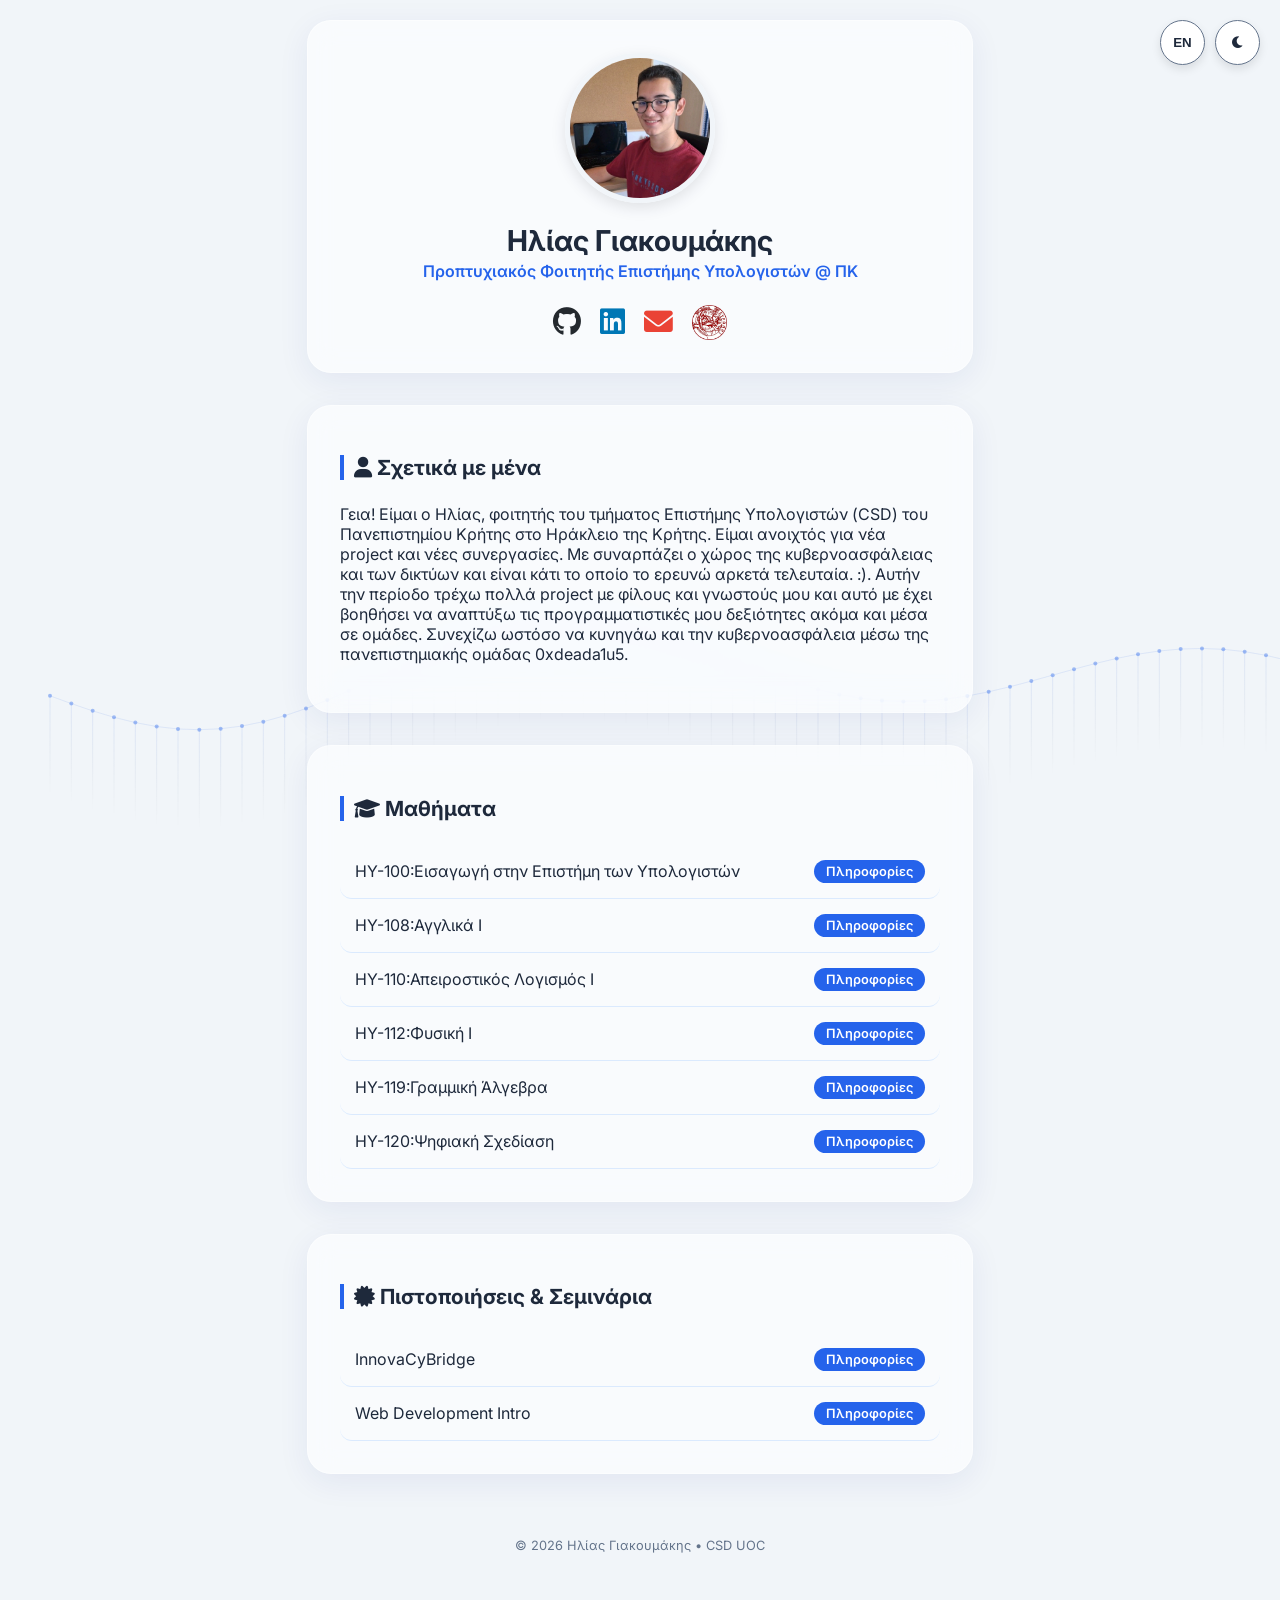
==== commit c3a29bd3: "Add Google tag manager script to index.html" ====
--- a/index.html
+++ b/index.html
@@ -1,6 +1,7 @@
 <!DOCTYPE html>
 <html lang="el">
 <head>
+    
     <!-- Google tag (gtag.js) -->
     <script async src="https://www.googletagmanager.com/gtag/js?id=G-H01YCWJQD2"></script>
     <script>
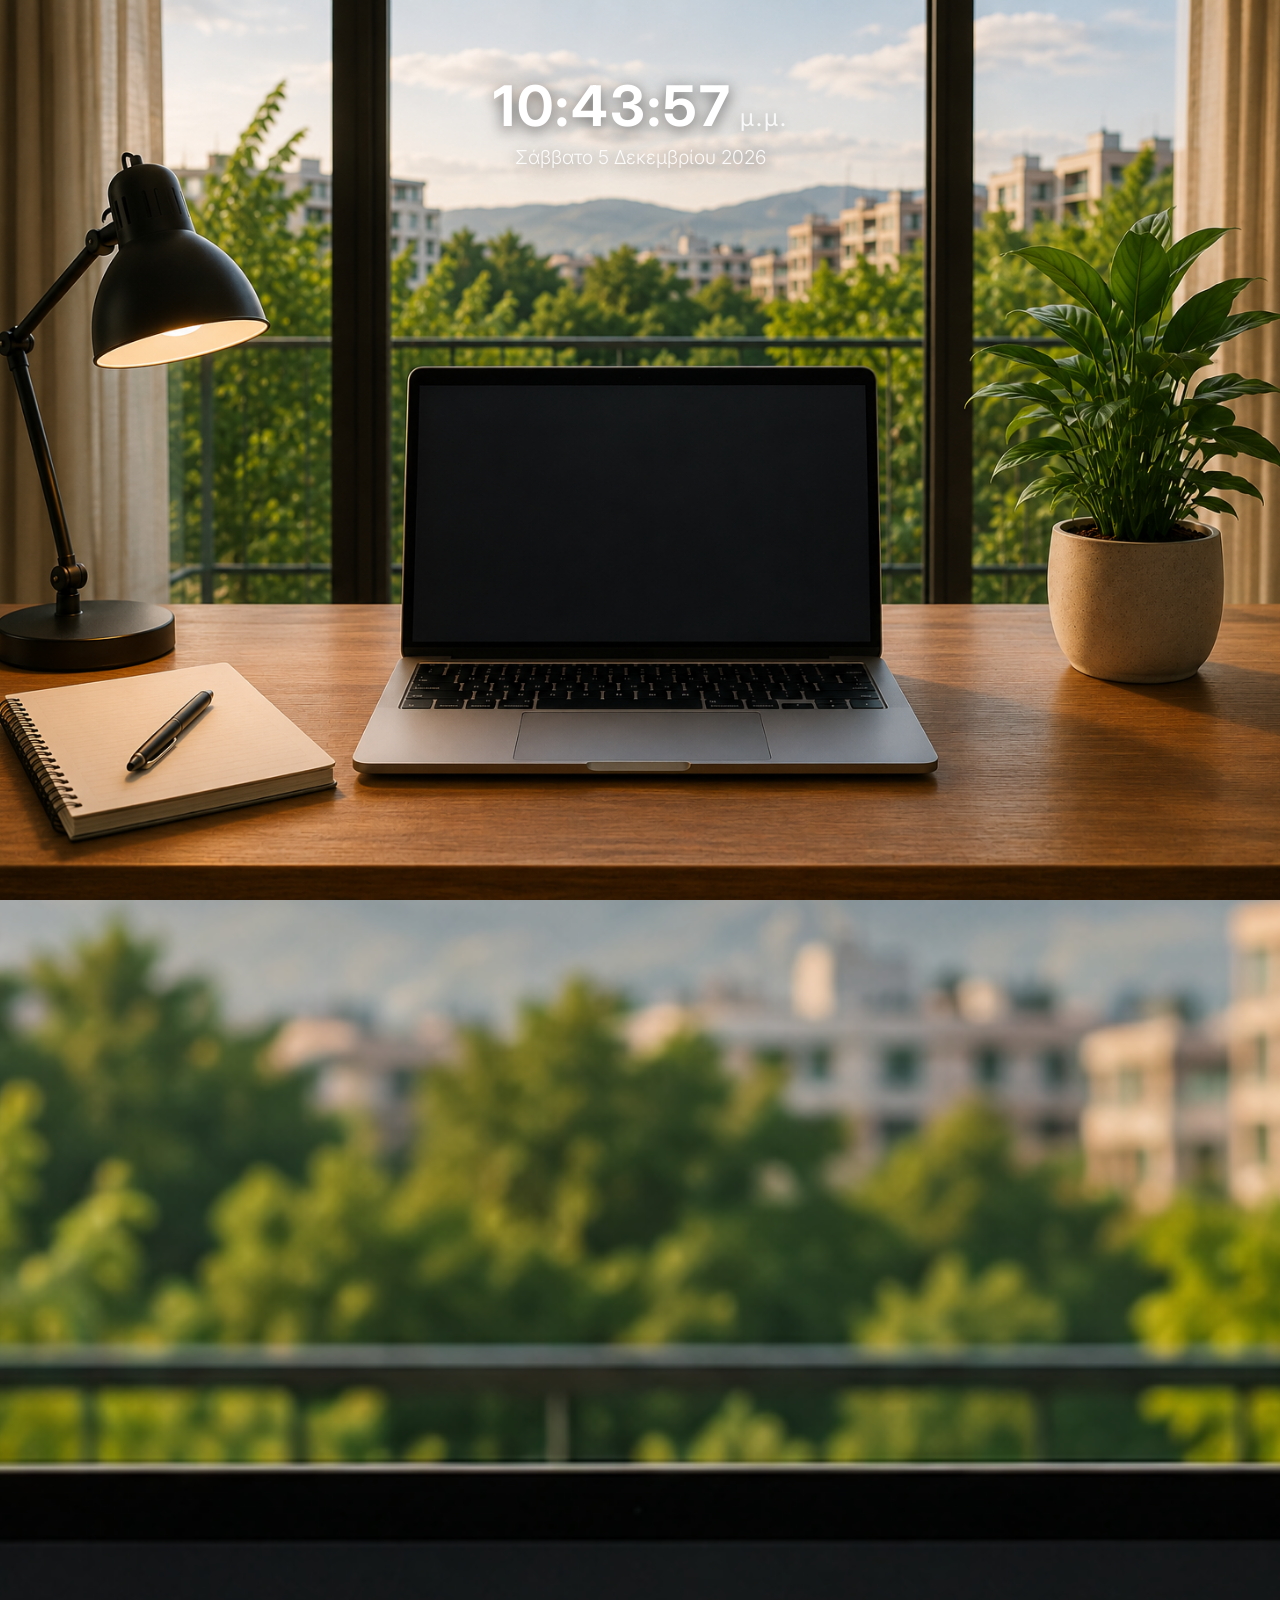
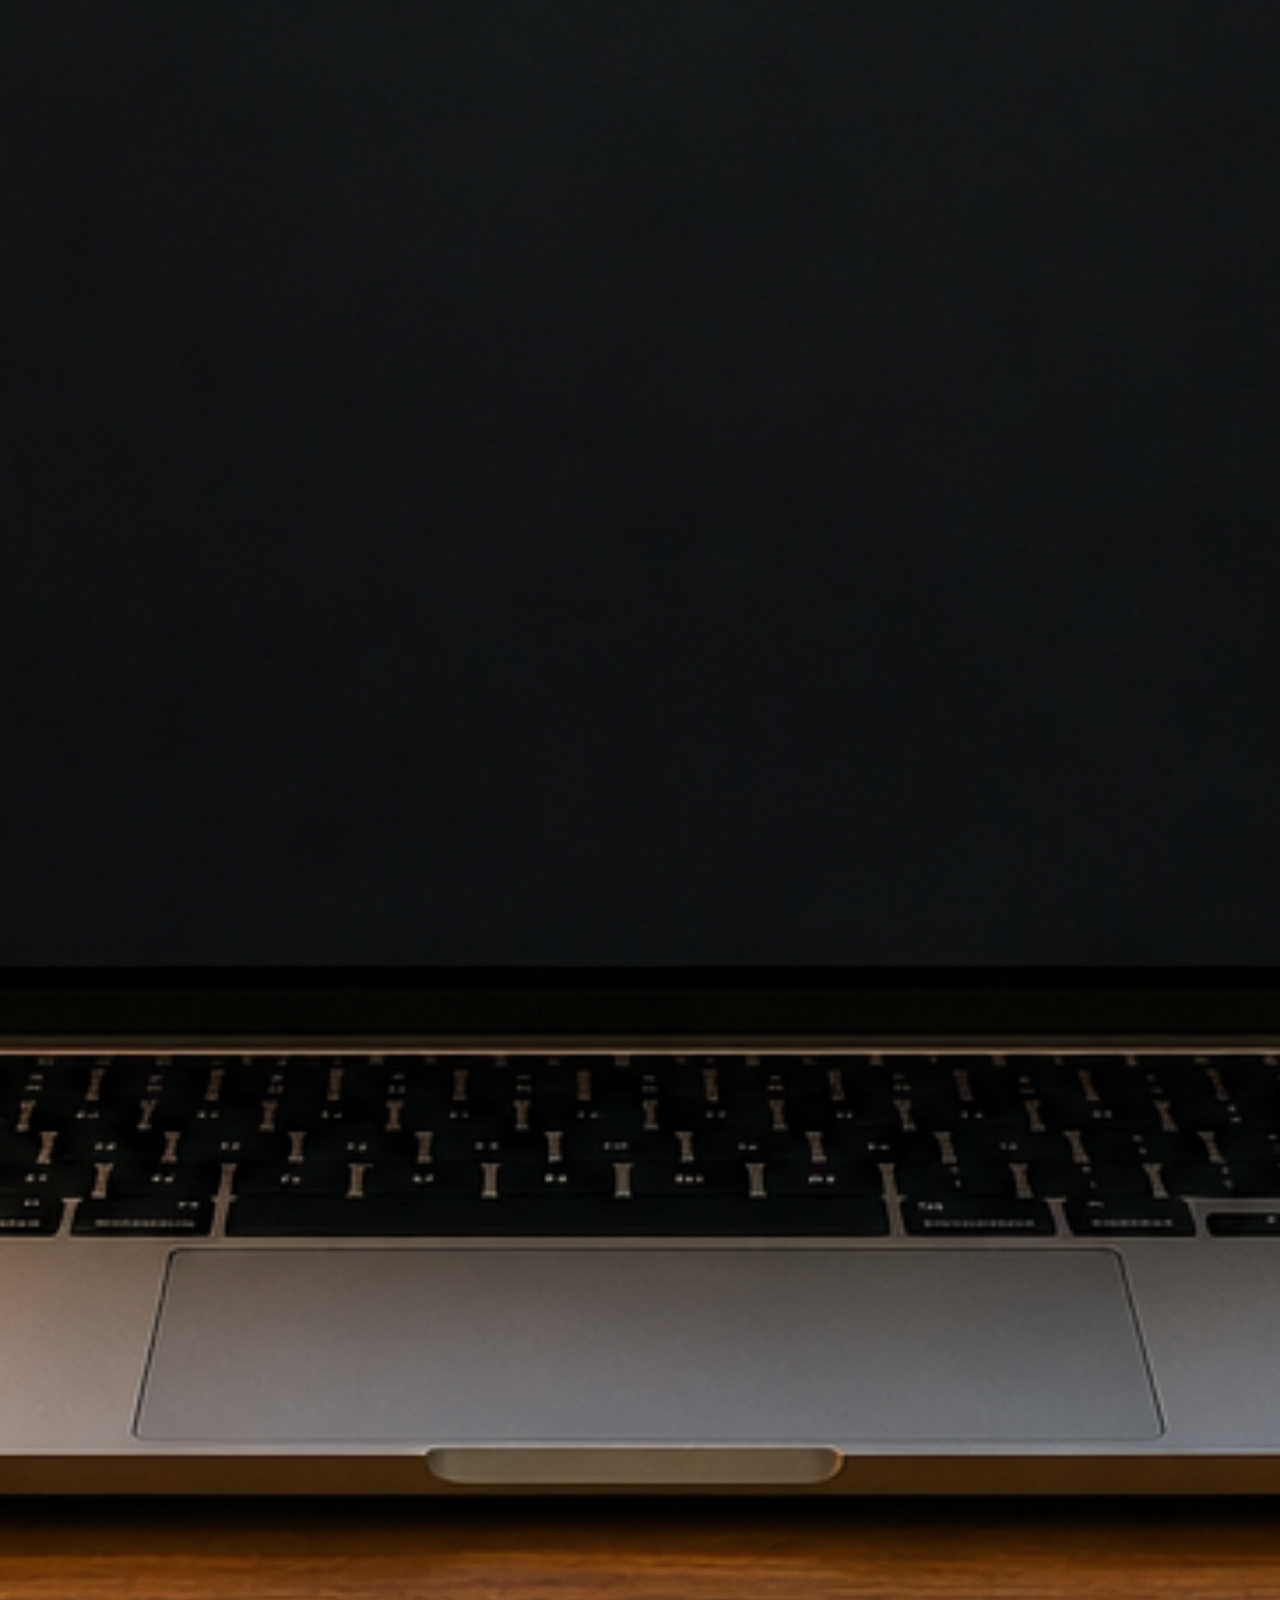
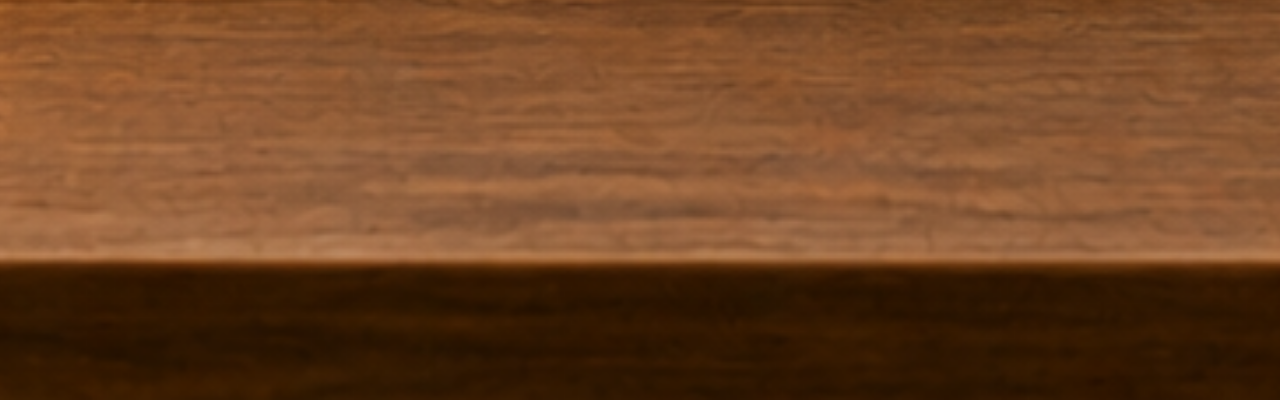
==== commit 75069a5c: "Update index.html" ====
--- a/index.html
+++ b/index.html
@@ -1,23 +1,23 @@
 <!DOCTYPE html>
 <html lang="el">
 <head>
-    
-    <!-- Google tag (gtag.js) -->
     <script async src="https://www.googletagmanager.com/gtag/js?id=G-H01YCWJQD2"></script>
     <script>
       window.dataLayer = window.dataLayer || [];
       function gtag(){dataLayer.push(arguments);}
       gtag('js', new Date());
-    
       gtag('config', 'G-H01YCWJQD2');
     </script>
-
+    
     <meta charset="UTF-8">
     <meta name="viewport" content="width=device-width, initial-scale=1.0">
     <title>Ilias Giakoumakis</title>
+    
     <link href="https://fonts.googleapis.com/css2?family=Inter:wght@300;400;600;700&display=swap" rel="stylesheet">
     <link rel="stylesheet" href="https://cdnjs.cloudflare.com/ajax/libs/font-awesome/6.0.0/css/all.min.css">
     
+    <link rel="stylesheet" href="style.css">
+
     <style>
         :root {
             --bg-body: #f1f5f9; --bg-card: #ffffff; --text-main: #1e293b; --text-sub: #64748b;
@@ -30,7 +30,31 @@
             --primary: #38bdf8; --accent: #1e293b; --icon-github: #ffffff;
         }
 
-        body { font-family: 'Inter', sans-serif; background-color: var(--bg-body); color: var(--text-main); margin: 0; padding: 20px 0; transition: all 0.3s ease; display: flex; flex-direction: column; align-items: center; }
+        /* ΔΙΟΡΘΩΣΗ 1: Αφαιρέσαμε το flex από το body για να μην σπάει το animation */
+        body { 
+            font-family: 'Inter', sans-serif; 
+            margin: 0; 
+            padding: 0; 
+            transition: all 0.3s ease; 
+            color: var(--text-main);
+        }
+
+        /* ΔΙΟΡΘΩΣΗ 2: Ρυθμίσεις για να κρύβεται το laptop και να δουλεύει το scroll */
+        .real-website {
+            background-color: var(--bg-body) !important;
+            overflow-y: auto !important;
+        }
+
+        /* ΔΙΟΡΘΩΣΗ 3: Το παλιό μου "body" flex layout μεταφέρθηκε εδώ για να κρατήσει τη δομή των καρτών */
+        .portfolio-content {
+            display: flex;
+            flex-direction: column;
+            align-items: center;
+            padding: 20px 0;
+            width: 100%;
+            position: relative;
+            z-index: 10; /* Πάνω από το κύμα */
+        }
 
         .controls { position: fixed; top: 20px; right: 20px; display: flex; gap: 10px; z-index: 1000; }
         .control-btn { background: var(--bg-card); border: 1px solid var(--text-sub); color: var(--text-main); padding: 10px; border-radius: 50%; cursor: pointer; box-shadow: 0 4px 10px rgba(0,0,0,0.1); width: 45px; height: 45px; display: flex; justify-content: center; align-items: center; font-weight: bold; }
@@ -49,7 +73,6 @@
         .fa-linkedin { color: var(--icon-linkedin); }
         .fa-envelope { color: var(--icon-gmail); }
         
-        /* Το δικό μου εικονίδιο CSD */
         .csd-custom-icon { width: 35px; height: 35px; object-fit: contain; }
 
         h2 { font-size: 1.3rem; border-left: 4px solid var(--primary); padding-left: 10px; margin-bottom: 1.5rem; }
@@ -63,17 +86,18 @@
         .close { position: absolute; right: 20px; top: 15px; font-size: 28px; cursor: pointer; color: var(--text-sub); }
 
         footer { margin: 2rem 0; font-size: 0.8rem; color: var(--text-sub); text-align: center; }
+        
         #waveCanvas {
             position: fixed;
             top: 0;
             left: 0;
             width: 100%;
             height: 100%;
-            z-index: -1; /* Για να είναι πίσω από τις κάρτες */
-            pointer-events: none; /* Για να μπορώ να πατάω τα κουμπιά */
-        }
-
-        /* Glassmorphism εφέ στις κάρτες για να φαίνεται το κύμα από πίσω */
+            z-index: 0; /* ΔΙΟΡΘΩΣΗ 4: Το κάναμε 0 για να φαίνεται πάνω από το background του site, αλλά κάτω από τις κάρτες */
+            pointer-events: none; 
+        }
+
+        /* Glassmorphism εφέ στις κάρτες */
         .section {
             background: rgba(255, 255, 255, 0.6) !important;
             backdrop-filter: blur(15px) saturate(150%);
@@ -86,231 +110,321 @@
             background: rgba(15, 23, 42, 0.6) !important;
             border: 1px solid rgba(255, 255, 255, 0.05);
         }
+
+        /* Εμφάνιση του Live Ρολογιού */
+        .live-clock {
+            position: absolute;
+            top: 8%; /* Πόσο κάτω από την κορυφή θα είναι */
+            left: 50%;
+            transform: translateX(-50%);
+            color: #ffffff;
+            font-family: 'Inter', sans-serif;
+            text-align: center;
+            text-shadow: 0 4px 15px rgba(0,0,0,0.6); /* Έντονη σκιά για να διαβάζεται τέλεια πάνω στη φωτογραφία */
+            z-index: 5; /* Να είναι κάτω από το τελικό site, για να κρυφτεί μόλις κάνεις scroll */
+            pointer-events: none; /* Να μην εμποδίζει τα κλικ */
+        }
+        .live-clock .time {
+            font-size: 3.5rem;
+            font-weight: 700;
+            letter-spacing: 2px;
+            margin-bottom: 5px;
+            display: flex; /* Μας βοηθάει να ευθυγραμμίσουμε τέλεια τα νούμερα με τα γράμματα */
+            align-items: baseline; /* Κρατάει τα μικρά γράμματα στη βάση των αριθμών */
+            justify-content: center;
+        }
+        
+        /* ΑΥΤΟΣ ΕΙΝΑΙ Ο ΝΕΟΣ ΚΑΝΟΝΑΣ ΓΙΑ ΤΟ AM/PM */
+        .live-clock .ampm {
+            font-size: 1.5rem; /* Εδώ ρυθμίζω πόσο μικρά θα είναι τα γράμματα! */
+            font-weight: 400;
+            margin-left: 8px; /* Απόσταση από τους αριθμούς */
+            opacity: 0.8; /* Τα κάνει ελαφρώς πιο αχνά για πιο μοντέρνο στιλ */
+        }
+        
+        .live-clock .date {
+            font-size: 1.2rem;
+            font-weight: 300;
+            text-transform: capitalize;
+            color: rgba(255, 255, 255, 0.9);
+        }
     </style>
 </head>
 <body>
-    <canvas id="waveCanvas"></canvas>
-    <div class="controls">
-        <button class="control-btn" onclick="toggleLanguage()" id="langBtn">EN</button>
-        <button class="control-btn" onclick="toggleTheme()"><i id="theme-icon" class="fas fa-moon"></i></button>
-    </div>
-
-    <div class="section hero">
-        <img src="me.png" alt="Ilias" class="profile-img" onerror="this.src='https://ui-avatars.com/api/?name=Ilias+Giakoumakis&background=2563eb&color=fff&size=200'">
-        <h1 id="heroName">Ilias Giakoumakis</h1>
-        <div class="subtitle" id="heroSubtitle">Computer Science Undergraduate @ UOC</div>
-        
-        <div class="social-links">
-            <a href="https://github.com/IliasGiakoumakis" target="_blank"><i class="fab fa-github"></i></a>
-            <a href="https://linkedin.com/in/ilias-giakoumakis-106580397/" target="_blank"><i class="fab fa-linkedin"></i></a>
-            <a href="https://mail.google.com/mail/?view=cm&fs=1&to=iliasggiakoumakis@gmail.com" target="_blank"><i class="fas fa-envelope"></i></a>
-            <a href="https://www.csd.uoc.gr/" target="_blank">
-                <img src="UOC-csd.png" alt="CSD" class="csd-custom-icon" onerror="this.style.display='none'">
-            </a>
+
+    <div class="scroll-tunnel">
+        <div class="camera-view">
+            
+            <div class="zoom-wrapper" id="zoom-target">
+                <img src="ailaptop2.png" alt="Laptop in nature" class="background-img">
+                <div id="live-clock" class="live-clock"></div>
+            </div>
+
+            <div class="real-website" id="actual-site">
+                
+                <canvas id="waveCanvas"></canvas>
+                
+                <div class="portfolio-content">
+                    
+                    <div class="controls">
+                        <button class="control-btn" onclick="toggleLanguage()" id="langBtn">EN</button>
+                        <button class="control-btn" onclick="toggleTheme()"><i id="theme-icon" class="fas fa-moon"></i></button>
+                    </div>
+
+                    <div class="section hero">
+                        <img src="me.png" alt="Ilias" class="profile-img" onerror="this.src='https://ui-avatars.com/api/?name=Ilias+Giakoumakis&background=2563eb&color=fff&size=200'">
+                        <h1 id="heroName">Ilias Giakoumakis</h1>
+                        <div class="subtitle" id="heroSubtitle">Computer Science Undergraduate @ UOC</div>
+            
+                        <div class="social-links">
+                            <a href="https://github.com/IliasGiakoumakis" target="_blank"><i class="fab fa-github"></i></a>
+                            <a href="https://linkedin.com/in/ilias-giakoumakis-106580397/" target="_blank"><i class="fab fa-linkedin"></i></a>
+                            <a href="https://mail.google.com/mail/?view=cm&fs=1&to=iliasggiakoumakis@gmail.com" target="_blank"><i class="fas fa-envelope"></i></a>
+                            <a href="https://www.csd.uoc.gr/" target="_blank">
+                                <img src="UOC-csd.png" alt="CSD" class="csd-custom-icon" onerror="this.style.display='none'">
+                            </a>
+                        </div>
+                    </div>
+
+                    <div class="section">
+                        <h2 id="aboutTitle"><i class="fas fa-user"></i> About Me</h2>
+                        <p id="aboutText"></p>
+                    </div>
+
+                    <div class="section">
+                        <h2 id="coursesTitle"><i class="fas fa-graduation-cap"></i> Courses</h2>
+                        <div id="coursesList"></div>
+                    </div>
+
+                    <div class="section">
+                        <h2 id="certsTitle"><i class="fas fa-certificate"></i> Certifications</h2>
+                        <div id="certsList"></div>
+                    </div>
+
+                    <footer><span id="footerText"></span></footer>
+                </div> <div id="infoModal" class="modal">
+                    <div class="modal-content">
+                        <span class="close" onclick="closeModal()">&times;</span>
+                        <h2 id="modalTitle">Title</h2>
+                        <hr style="border: 0; border-top: 1px solid var(--accent); margin: 1rem 0;">
+                        <p id="modalDescription">Description...</p>
+                    </div>
+                </div>
+
+                <script>
+                    let currentLang = 'el';
+
+                    const content = {
+                        el: {
+                            name: "Ηλίας Γιακουμάκης",
+                            subtitle: "Προπτυχιακός Φοιτητής Επιστήμης Υπολογιστών @ ΠΚ",
+                            aboutTitle: "Σχετικά με μένα",
+                            aboutText: "Γεια! Είμαι ο Ηλίας, φοιτητής του τμήματος Επιστήμης Υπολογιστών (CSD) του Πανεπιστημίου Κρήτης στο Ηράκλειο της Κρήτης. Είμαι ανοιχτός για νέα project και νέες συνεργασίες. Με συναρπάζει ο χώρος της κυβερνοασφάλειας και των δικτύων και είναι κάτι το οποίο το ερευνώ αρκετά τελευταία. :). Αυτήν την περίοδο τρέχω πολλά project με φίλους και γνωστούς μου και αυτό με έχει βοηθήσει να αναπτύξω τις προγραμματιστικές μου δεξιότητες ακόμα και μέσα σε ομάδες. Συνεχίζω ωστόσο να κυνηγάω και την κυβερνοασφάλεια μέσω της πανεπιστημιακής ομάδας 0xdeada1u5.",
+                            coursesTitle: "Μαθήματα",
+                            certsTitle: "Πιστοποιήσεις & Σεμινάρια",
+                            footer: "© 2026 Ηλίας Γιακουμάκης • CSD UOC",
+                            langBtn: "EN",
+                            tagText: "Πληροφορίες",
+                            courses: [
+                                { title: 'HY-100:Εισαγωγή στην Επιστήμη των Υπολογιστών', desc: 'Tο μάθημα αποτελεί μια εισαγωγή στην Επιστήμη των Υπολογιστών. Συγκεκριμένα, το μάθημα πραγματεύεται τα εξής θέματα: <br><ul><li>Μελέτη απλών υπολογιστικών προβλημάτων, αλγορίθμων που τα λύνουν και ανάλυση των λύσεων.</li><li>Μελέτη δομημένου και συναρτησιακού προγραμματισμού σε γλώσσα C, και ανάπτυξη διαφόρων προγραμμάτων βασισμένων στους παραπάνω αλγόριθμους.</li><li>Εκμάθηση διάφορων τύπων δεδομένων, οργάνωσης και αποθήκευσής τους στη μνήμη, καθώς και τρόπων διαχείρισης της μνήμης από το πρόγραμμα.</li>' },
+                                { title: 'ΗΥ-108:Αγγλικά Ι', desc: 'Διαχείριση μνήμης και OOP.' },
+                                { title: 'ΗΥ-110:Απειροστικός Λογισμός Ι', desc: 'Διαφορικές εξισώσεις και υπολογισμός ολοκληρωμάτων.' },
+                                { title: 'ΗΥ-112:Φυσική Ι', desc: 'Ανάλυση κινήσεων, δυνάμεων, ενέργειας και ηλεκτρικών πεδίων.' },
+                                { title: 'HY-119:Γραμμική Άλγεβρα', desc: 'Υπολογισμός πινάκων και Απαλοιφή Gauss.' },
+                                { title: 'ΗΥ-120:Ψηφιακή Σχεδίαση', desc: 'Δημιουργία κυκλωμάτων και ενός απλού υπολογιστή.' }
+                            ],
+                            certs: [
+                                { title: 'InnovaCyBridge', desc: 'Σεμινάρια για την Κυβερνοασφάλεια.',
+                                children: [{ title: 'Strategic Cyber Security and AI Governance', /*desc: 'Intro to AI'*/ },{ title: 'Human-centric Security and Organisational Resilience', /*desc: 'Prompt Engineering'*/ },{ title: 'Effective Security Operations and Infrastructure Defence'}]},
+                                { title: 'Web Development Intro', desc: 'Βασικές γνώσεις HTML/CSS.' }
+                            ]
+                        },
+                        en: {
+                            name: "Ilias Giakoumakis",
+                            subtitle: "Computer Science Undergraduate @ UOC",
+                            aboutTitle: "About Me",
+                            aboutText: "Hi! I am Ilias, a student of the Computer Science Department (CSD) of the University of Crete in Heraklion, Crete. I am open to new projects and new collaborations. I am fascinated by the field of cybersecurity and networks and it is something that I have been researching quite a bit lately. :). I am currently running many projects with friends and acquaintances and this has helped me develop my programming skills even within teams. However, I also continue to pursue cybersecurity through the university team 0xdeada1u5.",
+                            coursesTitle: "Courses",
+                            certsTitle: "Certifications & Seminars",
+                            footer: "© 2026 Ilias Giakoumakis • CSD UOC",
+                            langBtn: "GR",
+                            tagText: "Info",
+                            courses: [
+                                { title: 'CS-100:Introduction to Computer Science', desc: 'Core principles and architecture. <br>Grade: 10' },
+                                { title: 'CS-108:English I', desc: 'Memory management and OOP.' },
+                                { title: 'CS-110:Calculus I', desc: 'Differential equations and integrals.' },
+                                { title: 'CS-112:Physics I', desc: 'Analysis of motion, forces, energy and electric fields.' },
+                                { title: 'CS-119:Linear Algebra', desc: 'Matrix calculation and Gauss elimination.' },
+                                { title: 'CS-120:Digital Design', desc: 'Creating circuits and a simple computer.' }
+                            ],
+                            certs: [
+                                { title: 'InnovaCyBridge', desc: 'Seminar on Cybersecurity.',
+                                children: [{ title: 'Strategic Cyber Security and AI Governance', /*desc: 'Intro to AI'*/ },{ title: 'Human-centric Security and Organisational Resilience', /*desc: 'Prompt Engineering'*/ },{ title: 'Effective Security Operations and Infrastructure Defence'}]},
+                                { title: 'Web Development Intro', desc: 'Basic HTML/CSS knowledge.' }
+                            ]
+                        }
+                    };
+
+                    function updateUI() {
+                        const data = content[currentLang];
+                        document.getElementById('heroName').innerText = data.name;
+                        document.getElementById('heroSubtitle').innerText = data.subtitle;
+                        document.getElementById('aboutTitle').innerHTML = `<i class="fas fa-user"></i> ${data.aboutTitle}`;
+                        document.getElementById('aboutText').innerText = data.aboutText;
+                        document.getElementById('coursesTitle').innerHTML = `<i class="fas fa-graduation-cap"></i> ${data.coursesTitle}`;
+                        document.getElementById('certsTitle').innerHTML = `<i class="fas fa-certificate"></i> ${data.certsTitle}`;
+                        document.getElementById('footerText').innerText = data.footer;
+                        document.getElementById('langBtn').innerText = data.langBtn;
+
+                        // Render Lists
+                        renderList('coursesList', data.courses, data.tagText);
+                        renderList('certsList', data.certs, data.tagText);
+                    }
+
+                    function renderList(elementId, items, tagText) {
+                        const list = document.getElementById(elementId);
+                        list.innerHTML = '';
+                        items.forEach(item => {
+                           const div = document.createElement('div');
+                            div.className = 'list-item';
+                            div.onclick = () => openModal(item.title, item.desc);
+                            div.innerHTML = `<span>${item.title}</span><span class="tag">${tagText}</span>`;
+                            list.appendChild(div);
+                        });
+                    }
+
+                    function toggleLanguage() {
+                        currentLang = currentLang === 'el' ? 'en' : 'el';
+                        updateUI();
+                        updateClock();
+                    }
+
+                    function openModal(title, desc) {
+                        document.getElementById('modalTitle').innerText = title;
+                        document.getElementById('modalDescription').innerHTML = desc;
+                        document.getElementById('infoModal').style.display = "block";
+                    }
+                    function closeModal() { document.getElementById('infoModal').style.display = "none"; }
+                    window.onclick = (e) => { if(e.target == document.getElementById('infoModal')) closeModal(); }
+
+                    function toggleTheme() {
+                        const body = document.body;
+                        const icon = document.getElementById('theme-icon');
+                        if (body.getAttribute('data-theme') === 'dark') {
+                            body.removeAttribute('data-theme');
+                            icon.classList.replace('fa-sun', 'fa-moon');
+                        } else {
+                            body.setAttribute('data-theme', 'dark');
+                            icon.classList.replace('fa-moon', 'fa-sun');
+                        }
+                    }
+
+                    updateUI();
+                    
+                    // Canvas Animation Logic
+                    const canvas = document.getElementById('waveCanvas');
+                    const ctx = canvas.getContext('2d');
+
+                    let particles = [];
+                    const particleCount = 60; // Πόσες στήλες τελειών
+                    const spacing = 40; // Απόσταση μεταξύ τους
+
+                    function init() {
+                        canvas.width = window.innerWidth;
+                        canvas.height = window.innerHeight;
+                        particles = [];
+                        for (let i = 0; i < particleCount; i++) {
+                            particles.push({
+                                x: (i * (canvas.width / particleCount)) + 50,
+                                y: canvas.height / 2,
+                                baseY: canvas.height * 0.75, // Θέση στον άξονα Υ
+                                angle: i * 0.2
+                            });
+                        }
+                    }
+
+                    function draw() {
+                        ctx.clearRect(0, 0, canvas.width, canvas.height);
+    
+                        const isDark = document.body.getAttribute('data-theme') === 'dark';
+                        ctx.strokeStyle = isDark ? 'rgba(56, 189, 248, 0.3)' : 'rgba(37, 99, 235, 0.15)';
+                        ctx.fillStyle = isDark ? 'rgba(56, 189, 248, 0.6)' : 'rgba(37, 99, 235, 0.4)';
+                        ctx.lineWidth = 1;
+
+                        ctx.beginPath();
+                        for (let i = 0; i < particles.length; i++) {
+                            let p = particles[i];
+    
+                            // Μαθηματική κίνηση με συνδυασμό Sin και Cos για φυσική ροή
+                            p.y = p.baseY + Math.sin(p.angle) * 40 + Math.cos(p.angle * 0.5) * 20;
+                            p.angle += 0.02; // Ταχύτητα κύματος
+
+                            // Σχεδίαση της τελείας
+                            ctx.beginPath();
+                            ctx.arc(p.x, p.y, 2, 0, Math.PI * 2);
+                            ctx.fill();
+
+                            // Σύνδεση με την επόμενη τελεία (δημιουργία πλέγματος)
+                            if (i > 0) {
+                                ctx.beginPath();
+                                ctx.moveTo(particles[i-1].x, particles[i-1].y);
+                                ctx.lineTo(p.x, p.y);
+                                ctx.stroke();
+                            }
+    
+                            // Προσθήκη κάθετων γραμμών που "σβήνουν" προς τα κάτω
+                            ctx.beginPath();
+                            ctx.moveTo(p.x, p.y);
+                            ctx.lineTo(p.x, p.y + 100);
+                            const gradient = ctx.createLinearGradient(0, p.y, 0, p.y + 100);
+                            gradient.addColorStop(0, isDark ? 'rgba(56, 189, 248, 0.2)' : 'rgba(37, 99, 235, 0.1)');
+                            gradient.addColorStop(1, 'transparent');
+                            ctx.strokeStyle = gradient;
+                            ctx.stroke();
+                        }
+    
+                        requestAnimationFrame(draw);
+                    }
+
+                    window.addEventListener('resize', init);
+                    init();
+                    draw();
+                    // --- Μηχανισμός Live Ρολογιού ---
+                    function updateClock() {
+                        const now = new Date();
+                        const langCode = currentLang === 'el' ? 'el-GR' : 'en-US';
+                        
+                        // Το hour12: true αναγκάζει το ρολόι να δείχνει ΠΑΝΤΑ AM/PM ή π.μ./μ.μ.
+                        let timeStr = now.toLocaleTimeString(langCode, { 
+                            hour: '2-digit', 
+                            minute: '2-digit', 
+                            second: '2-digit', 
+                            hour12: true 
+                        });
+                        
+                        // ΜΑΓΙΚΟ ΚΟΛΠΟ: Βρίσκει τα γράμματα (AM/PM ή π.μ./μ.μ.) και τα τυλίγει στον κώδικα <span class="ampm">
+                        timeStr = timeStr.replace(/([a-zA-Zα-ωΑ-Ω\.]+)/, '<span class="ampm">$1</span>');
+                        
+                        const dateStr = now.toLocaleDateString(langCode, { 
+                            weekday: 'long', 
+                            day: 'numeric', 
+                            month: 'long', 
+                            year: 'numeric' 
+                        });
+                        
+                        document.getElementById('live-clock').innerHTML = `
+                            <div class="time">${timeStr}</div>
+                            <div class="date">${dateStr}</div>
+                        `;
+                    }
+                    
+                    setInterval(updateClock, 1000); // Ανανέωση κάθε 1 δευτερόλεπτο
+                    updateClock(); // Τρέξτο αμέσως μόλις φορτώσει η σελίδα
+                </script>
+            </div> 
         </div>
     </div>
 
-    <div class="section">
-        <h2 id="aboutTitle"><i class="fas fa-user"></i> About Me</h2>
-        <p id="aboutText"></p>
-    </div>
-
-    <div class="section">
-        <h2 id="coursesTitle"><i class="fas fa-graduation-cap"></i> Courses</h2>
-        <div id="coursesList"></div>
-    </div>
-
-    <div class="section">
-        <h2 id="certsTitle"><i class="fas fa-certificate"></i> Certifications</h2>
-        <div id="certsList"></div>
-    </div>
-
-    <div id="infoModal" class="modal">
-        <div class="modal-content">
-            <span class="close" onclick="closeModal()">&times;</span>
-            <h2 id="modalTitle">Title</h2>
-            <hr style="border: 0; border-top: 1px solid var(--accent); margin: 1rem 0;">
-            <p id="modalDescription">Description...</p>
-        </div>
-    </div>
-
-    <footer><span id="footerText"></span></footer>
-
-    <script>
-        let currentLang = 'el';
-
-        const content = {
-            el: {
-                name: "Ηλίας Γιακουμάκης",
-                subtitle: "Προπτυχιακός Φοιτητής Επιστήμης Υπολογιστών @ ΠΚ",
-                aboutTitle: "Σχετικά με μένα",
-                aboutText: "Γεια! Είμαι ο Ηλίας, φοιτητής του τμήματος Επιστήμης Υπολογιστών (CSD) του Πανεπιστημίου Κρήτης στο Ηράκλειο της Κρήτης. Είμαι ανοιχτός για νέα project και νέες συνεργασίες. Με συναρπάζει ο χώρος της κυβερνοασφάλειας και των δικτύων και είναι κάτι το οποίο το ερευνώ αρκετά τελευταία. :). Αυτήν την περίοδο τρέχω πολλά project με φίλους και γνωστούς μου και αυτό με έχει βοηθήσει να αναπτύξω τις προγραμματιστικές μου δεξιότητες ακόμα και μέσα σε ομάδες. Συνεχίζω ωστόσο να κυνηγάω και την κυβερνοασφάλεια μέσω της πανεπιστημιακής ομάδας 0xdeada1u5.",
-                coursesTitle: "Μαθήματα",
-                certsTitle: "Πιστοποιήσεις & Σεμινάρια",
-                footer: "© 2026 Ηλίας Γιακουμάκης • CSD UOC",
-                langBtn: "EN",
-                tagText: "Πληροφορίες",
-                courses: [
-                    { title: 'HY-100:Εισαγωγή στην Επιστήμη των Υπολογιστών', desc: 'Tο μάθημα αποτελεί μια εισαγωγή στην Επιστήμη των Υπολογιστών. Συγκεκριμένα, το μάθημα πραγματεύεται τα εξής θέματα: <br><ul><li>Μελέτη απλών υπολογιστικών προβλημάτων, αλγορίθμων που τα λύνουν και ανάλυση των λύσεων.</li><li>Μελέτη δομημένου και συναρτησιακού προγραμματισμού σε γλώσσα C, και ανάπτυξη διαφόρων προγραμμάτων βασισμένων στους παραπάνω αλγόριθμους.</li><li>Εκμάθηση διάφορων τύπων δεδομένων, οργάνωσης και αποθήκευσής τους στη μνήμη, καθώς και τρόπων διαχείρισης της μνήμης από το πρόγραμμα.</li>' },
-                    { title: 'ΗΥ-108:Αγγλικά Ι', desc: 'Διαχείριση μνήμης και OOP.' },
-                    { title: 'ΗΥ-110:Απειροστικός Λογισμός Ι', desc: 'Διαφορικές εξισώσεις και υπολογισμός ολοκληρωμάτων.' },
-                    { title: 'ΗΥ-112:Φυσική Ι', desc: 'Ανάλυση κινήσεων, δυνάμεων, ενέργειας και ηλεκτρικών πεδίων.' },
-                    { title: 'HY-119:Γραμμική Άλγεβρα', desc: 'Υπολογισμός πινάκων και Απαλοιφή Gauss.' },
-                    { title: 'ΗΥ-120:Ψηφιακή Σχεδίαση', desc: 'Δημιουργία κυκλωμάτων και ενός απλού υπολογιστή.' }
-                ],
-                certs: [
-                    { title: 'InnovaCyBridge', desc: 'Σεμινάρια για την Κυβερνοασφάλεια.',
-                    children: [{ title: 'Strategic Cyber Security and AI Governance', /*desc: 'Intro to AI'*/ },{ title: 'Human-centric Security and Organisational Resilience', /*desc: 'Prompt Engineering'*/ },{ title: 'Effective Security Operations and Infrastructure Defence'}]},
-                    { title: 'Web Development Intro', desc: 'Βασικές γνώσεις HTML/CSS.' }
-                ]
-            },
-            en: {
-                name: "Ilias Giakoumakis",
-                subtitle: "Computer Science Undergraduate @ UOC",
-                aboutTitle: "About Me",
-                aboutText: "Hi! I am Ilias, a student of the Computer Science Department (CSD) of the University of Crete in Heraklion, Crete. I am open to new projects and new collaborations. I am fascinated by the field of cybersecurity and networks and it is something that I have been researching quite a bit lately. :). I am currently running many projects with friends and acquaintances and this has helped me develop my programming skills even within teams. However, I also continue to pursue cybersecurity through the university team 0xdeada1u5.",
-                coursesTitle: "Courses",
-                certsTitle: "Certifications & Seminars",
-                footer: "© 2026 Ilias Giakoumakis • CSD UOC",
-                langBtn: "GR",
-                tagText: "Info",
-                courses: [
-                    { title: 'CS-100:Introduction to Computer Science', desc: 'Core principles and architecture. <br>Grade: 10' },
-                    { title: 'CS-108:English I', desc: 'Memory management and OOP.' },
-                    { title: 'CS-110:Calculus I', desc: 'Differential equations and integrals.' },
-                    { title: 'CS-112:Physics I', desc: 'Analysis of motion, forces, energy and electric fields.' },
-                    { title: 'CS-119:Linear Algebra', desc: 'Matrix calculation and Gauss elimination.' },
-                    { title: 'CS-120:Digital Design', desc: 'Creating circuits and a simple computer.' }
-                ],
-                certs: [
-                    { title: 'InnovaCyBridge', desc: 'Seminar on Cybersecurity.',
-                    children: [{ title: 'Strategic Cyber Security and AI Governance', /*desc: 'Intro to AI'*/ },{ title: 'Human-centric Security and Organisational Resilience', /*desc: 'Prompt Engineering'*/ },{ title: 'Effective Security Operations and Infrastructure Defence'}]},
-                    { title: 'Web Development Intro', desc: 'Basic HTML/CSS knowledge.' }
-                ]
-            }
-        };
-
-        function updateUI() {
-            const data = content[currentLang];
-            document.getElementById('heroName').innerText = data.name;
-            document.getElementById('heroSubtitle').innerText = data.subtitle;
-            document.getElementById('aboutTitle').innerHTML = `<i class="fas fa-user"></i> ${data.aboutTitle}`;
-            document.getElementById('aboutText').innerText = data.aboutText;
-            document.getElementById('coursesTitle').innerHTML = `<i class="fas fa-graduation-cap"></i> ${data.coursesTitle}`;
-            document.getElementById('certsTitle').innerHTML = `<i class="fas fa-certificate"></i> ${data.certsTitle}`;
-            document.getElementById('footerText').innerText = data.footer;
-            document.getElementById('langBtn').innerText = data.langBtn;
-
-            // Render Lists
-            renderList('coursesList', data.courses, data.tagText);
-            renderList('certsList', data.certs, data.tagText);
-        }
-
-        function renderList(elementId, items, tagText) {
-            const list = document.getElementById(elementId);
-            list.innerHTML = '';
-            items.forEach(item => {
-                const div = document.createElement('div');
-                div.className = 'list-item';
-                div.onclick = () => openModal(item.title, item.desc);
-                div.innerHTML = `<span>${item.title}</span><span class="tag">${tagText}</span>`;
-                list.appendChild(div);
-            });
-        }
-
-        function toggleLanguage() {
-            currentLang = currentLang === 'el' ? 'en' : 'el';
-            updateUI();
-        }
-
-        function openModal(title, desc) {
-            document.getElementById('modalTitle').innerText = title;
-            document.getElementById('modalDescription').innerHTML = desc;
-            document.getElementById('infoModal').style.display = "block";
-        }
-        function closeModal() { document.getElementById('infoModal').style.display = "none"; }
-        window.onclick = (e) => { if(e.target == document.getElementById('infoModal')) closeModal(); }
-
-        function toggleTheme() {
-            const body = document.body;
-            const icon = document.getElementById('theme-icon');
-            if (body.getAttribute('data-theme') === 'dark') {
-                body.removeAttribute('data-theme');
-                icon.classList.replace('fa-sun', 'fa-moon');
-            } else {
-                body.setAttribute('data-theme', 'dark');
-                icon.classList.replace('fa-moon', 'fa-sun');
-            }
-        }
-
-        updateUI();
-        const canvas = document.getElementById('waveCanvas');
-        const ctx = canvas.getContext('2d');
-
-        let particles = [];
-        const particleCount = 60; // Πόσες στήλες τελειών
-        const spacing = 40; // Απόσταση μεταξύ τους
-
-        function init() {
-            canvas.width = window.innerWidth;
-            canvas.height = window.innerHeight;
-            particles = [];
-            for (let i = 0; i < particleCount; i++) {
-                particles.push({
-                    x: (i * (canvas.width / particleCount)) + 50,
-                    y: canvas.height / 2,
-                    baseY: canvas.height * 0.75, // Θέση στον άξονα Υ
-                    angle: i * 0.2
-                });
-            }
-        }
-
-        function draw() {
-            ctx.clearRect(0, 0, canvas.width, canvas.height);
-    
-            const isDark = document.body.getAttribute('data-theme') === 'dark';
-            ctx.strokeStyle = isDark ? 'rgba(56, 189, 248, 0.3)' : 'rgba(37, 99, 235, 0.15)';
-            ctx.fillStyle = isDark ? 'rgba(56, 189, 248, 0.6)' : 'rgba(37, 99, 235, 0.4)';
-            ctx.lineWidth = 1;
-
-            ctx.beginPath();
-            for (let i = 0; i < particles.length; i++) {
-                let p = particles[i];
-        
-                // Μαθηματική κίνηση με συνδυασμό Sin και Cos για φυσική ροή
-                p.y = p.baseY + Math.sin(p.angle) * 40 + Math.cos(p.angle * 0.5) * 20;
-                p.angle += 0.02; // Ταχύτητα κύματος
-
-                // Σχεδίαση της τελείας
-                ctx.beginPath();
-                ctx.arc(p.x, p.y, 2, 0, Math.PI * 2);
-                ctx.fill();
-
-                // Σύνδεση με την επόμενη τελεία (δημιουργία πλέγματος)
-                if (i > 0) {
-                    ctx.beginPath();
-                    ctx.moveTo(particles[i-1].x, particles[i-1].y);
-                    ctx.lineTo(p.x, p.y);
-                    ctx.stroke();
-                }
-        
-                // Προσθήκη κάθετων γραμμών που "σβήνουν" προς τα κάτω
-                ctx.beginPath();
-                ctx.moveTo(p.x, p.y);
-                ctx.lineTo(p.x, p.y + 100);
-                const gradient = ctx.createLinearGradient(0, p.y, 0, p.y + 100);
-                gradient.addColorStop(0, isDark ? 'rgba(56, 189, 248, 0.2)' : 'rgba(37, 99, 235, 0.1)');
-                gradient.addColorStop(1, 'transparent');
-                ctx.strokeStyle = gradient;
-                ctx.stroke();
-            }
-    
-            requestAnimationFrame(draw);
-        }
-
-        window.addEventListener('resize', init);
-        init();
-        draw();
-    </script>
+    <script src="script.js"></script>
 </body>
 </html>
--- a/style.css
+++ b/style.css
@@ -0,0 +1,56 @@
+/* Μηδενίζουμε τα περιθώρια */
+body, html {
+    margin: 0;
+    padding: 0;
+    background-image: url('ailaptop2.png'); /* Το όνομα της δικής μου εικόνας */
+    background-size: cover; /* Τεντώνει την εικόνα για να γεμίσει όλη την οθόνη ιδανικά */
+    background-position: center; /* Κεντράρει την εικόνα */
+    background-repeat: no-repeat; /* Δεν την αφήνει να επαναλαμβάνεται σαν πλακάκι */
+}
+
+/* Το τούνελ: Κάνουμε τη σελίδα πολύ ψηλή (4 φορές το ύψος της οθόνης) 
+   για να έχουμε χρόνο να κάνουμε ωραίο και αργό scroll */
+.scroll-tunnel {
+    height: 400vh; 
+}
+
+/* Η κάμερα: Μένει καρφωμένη στην οθόνη */
+.camera-view {
+    position: sticky;
+    top: 0;
+    width: 100%;
+    height: 100vh;
+    overflow: hidden; /* Κρύβει ό,τι βγαίνει έξω από την οθόνη στο zoom */
+}
+
+/* Το κουτί που περιέχει τη φωτογραφία και θα ζουμάρει */
+.zoom-wrapper {
+    width: 100%;
+    height: 100%;
+    
+    transform-origin: 50% 55%; 
+    
+    will-change: transform; /* Βοηθάει το animation να μην κολλάει */
+}
+
+.background-img {
+    width: 100%;
+    height: 100%;
+    object-fit: cover; /* Η εικόνα γεμίζει όλη την οθόνη χωρίς να παραμορφώνεται */
+    object-position: center 70%; /* Το 20% σπρώχνει την ορατή περιοχή προς τα πάνω */
+}
+
+/* Το πραγματικό site που θα εμφανιστεί στο τέλος */
+.real-website {
+    position: absolute;
+    top: 0;
+    left: 0;
+    width: 100%;
+    height: 100%;
+    background-color: #ffffff; /* Το φόντο του site σου */
+    opacity: 0; /* Ξεκινάει 100% αόρατο */
+    pointer-events: none; /* Δεν δέχεται κλικ όσο είναι αόρατο */
+    z-index: 10;
+
+    overflow-y: auto;
+}
